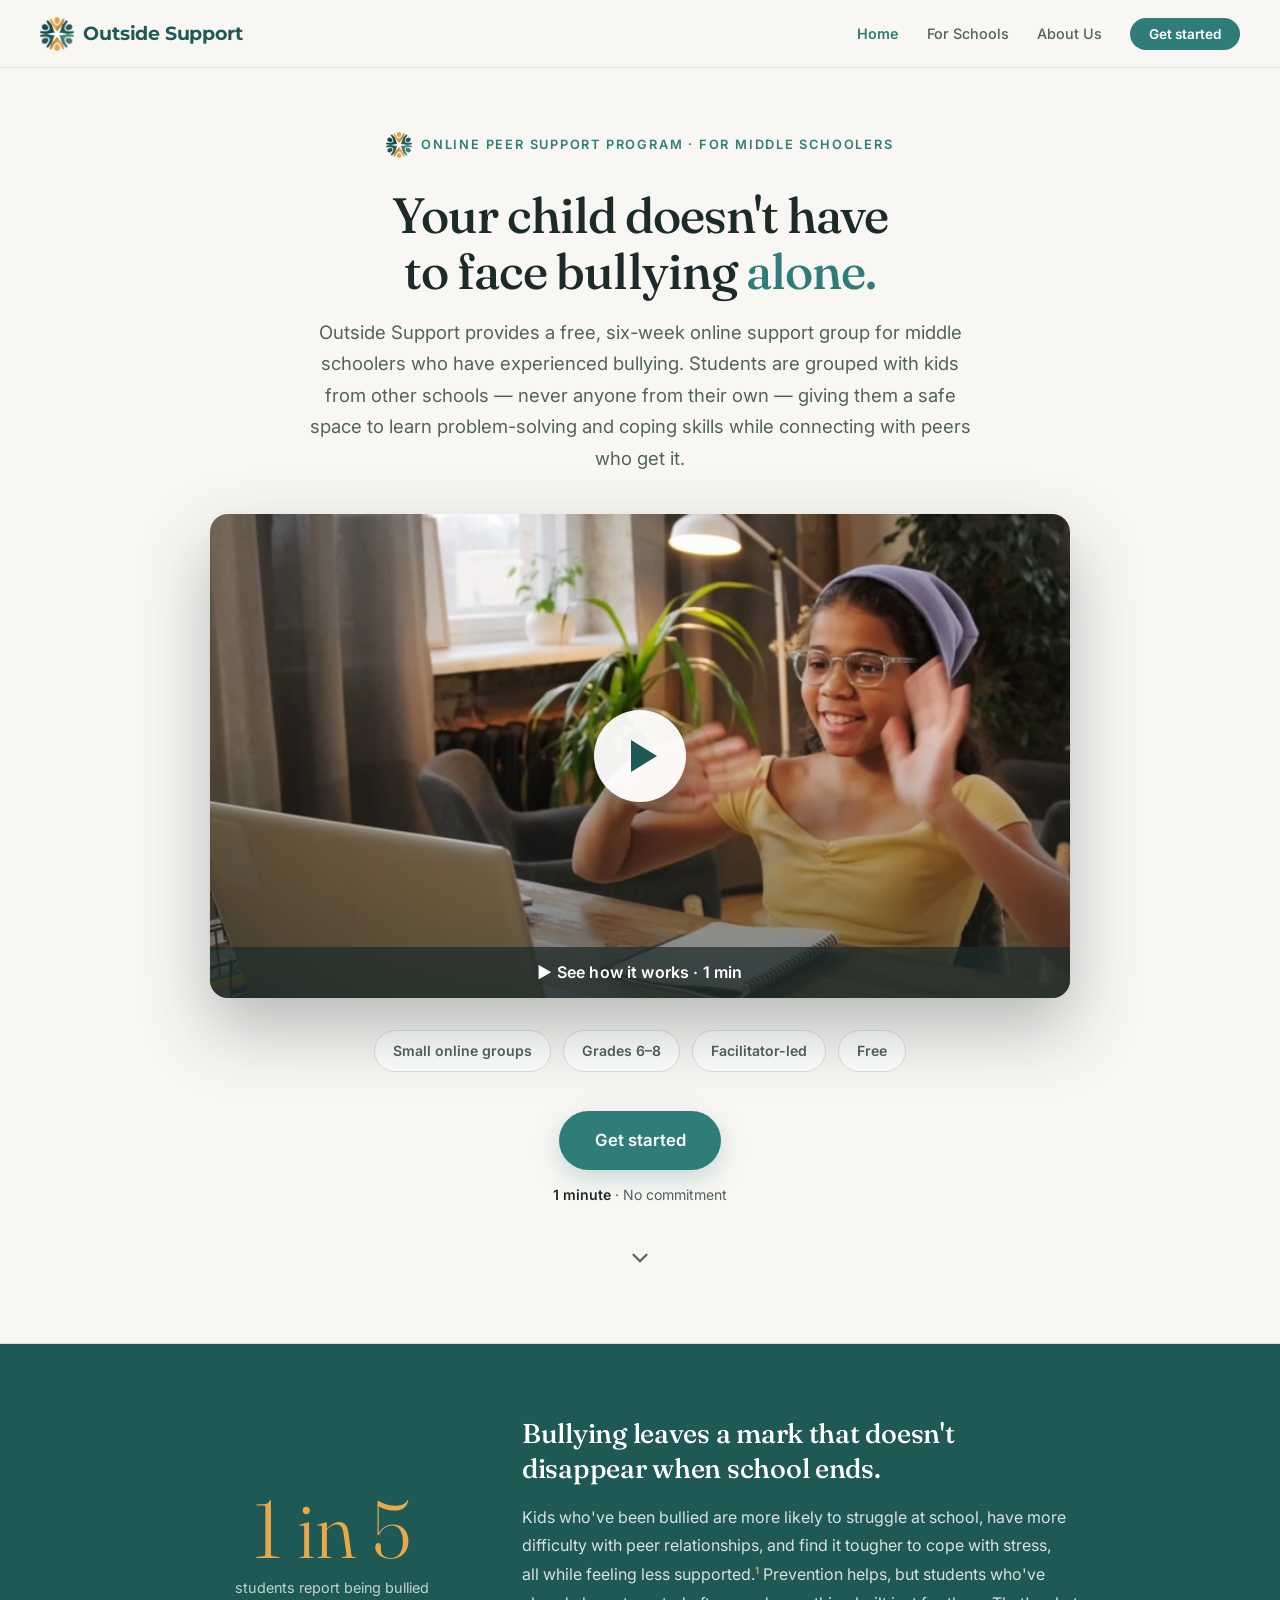
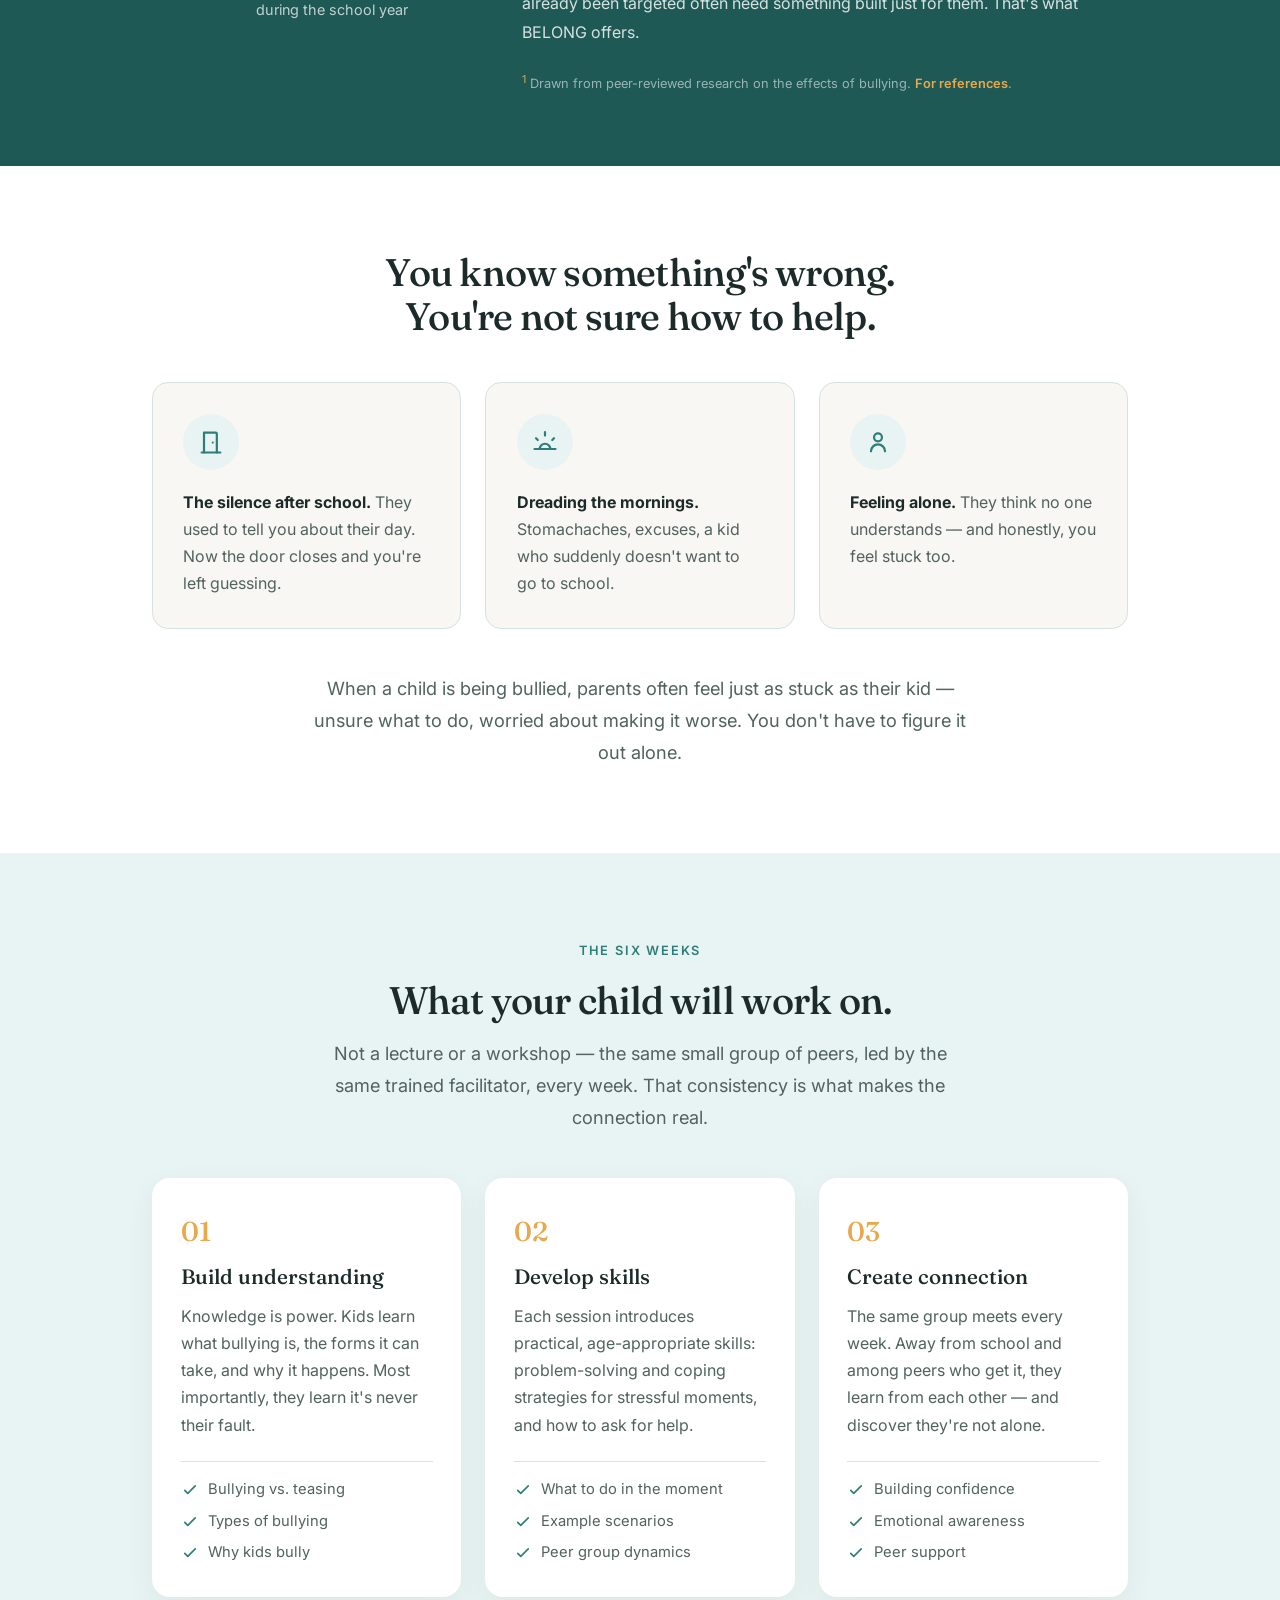
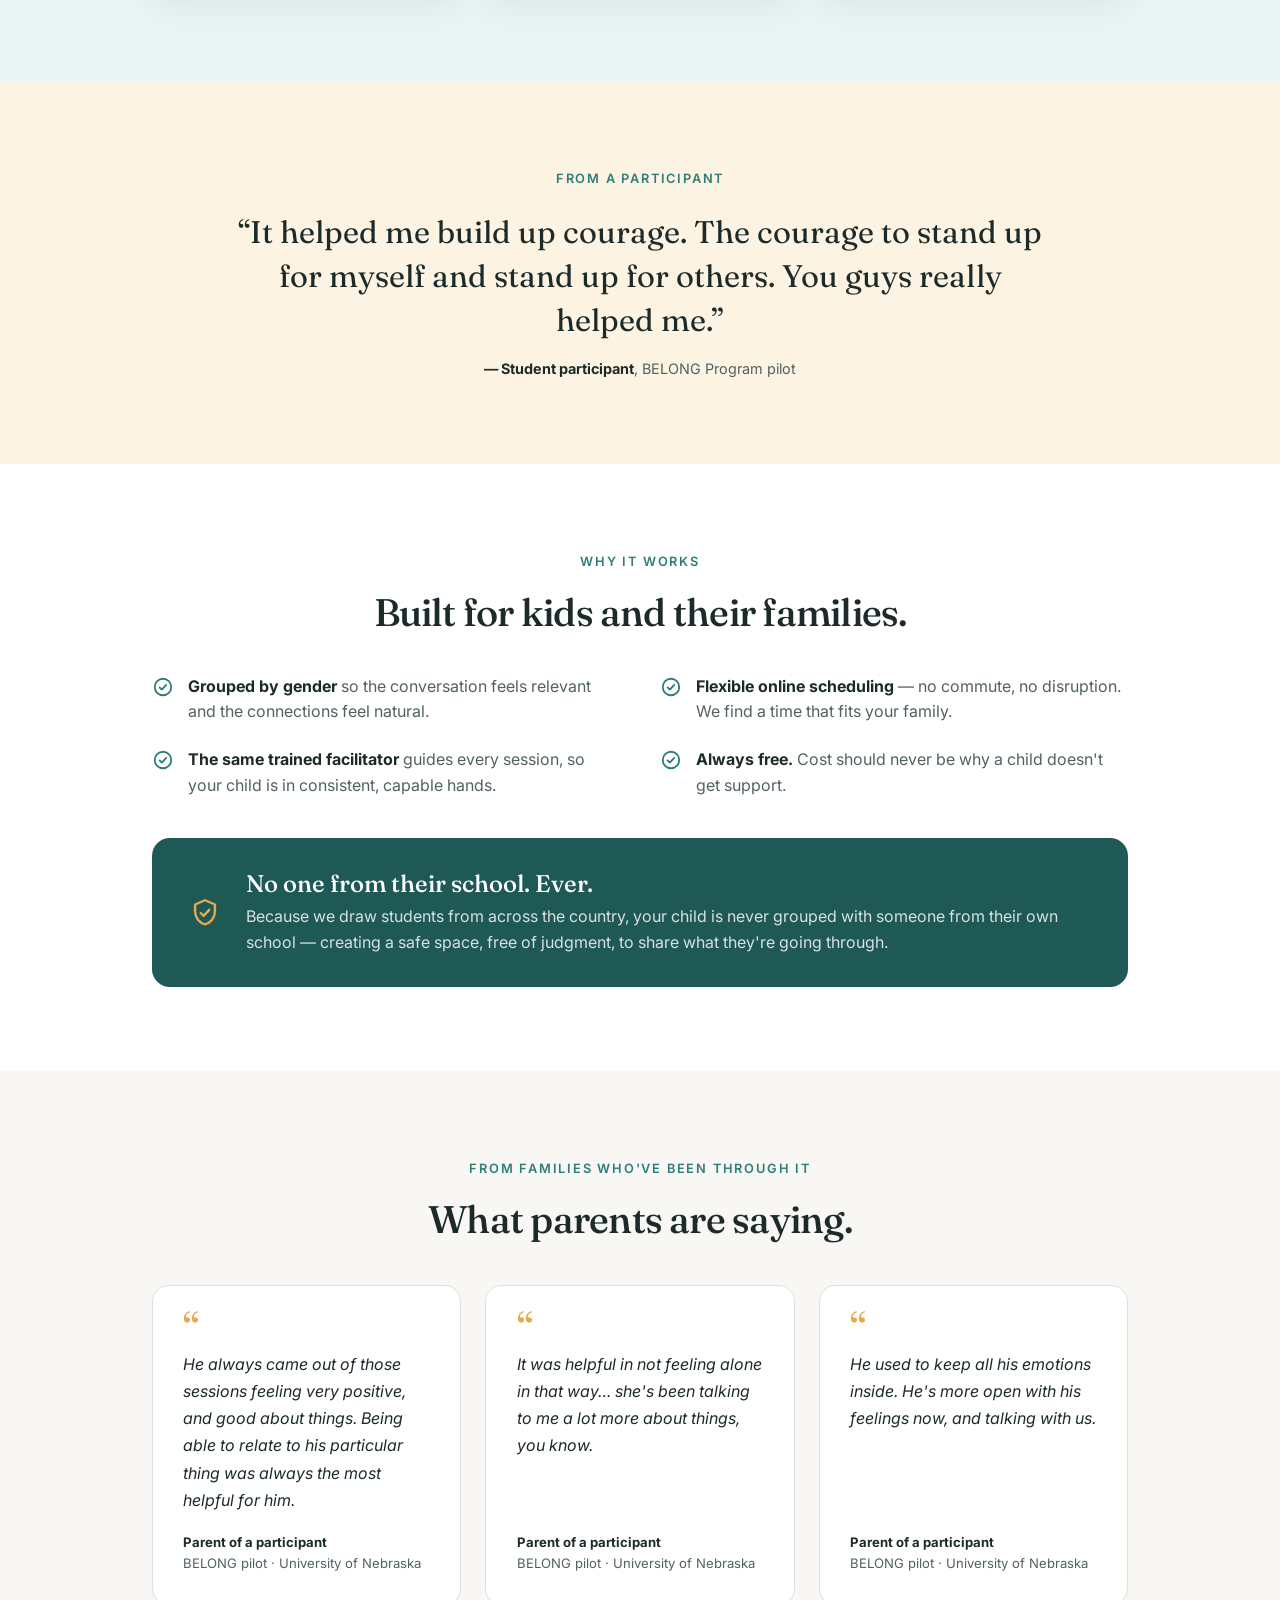
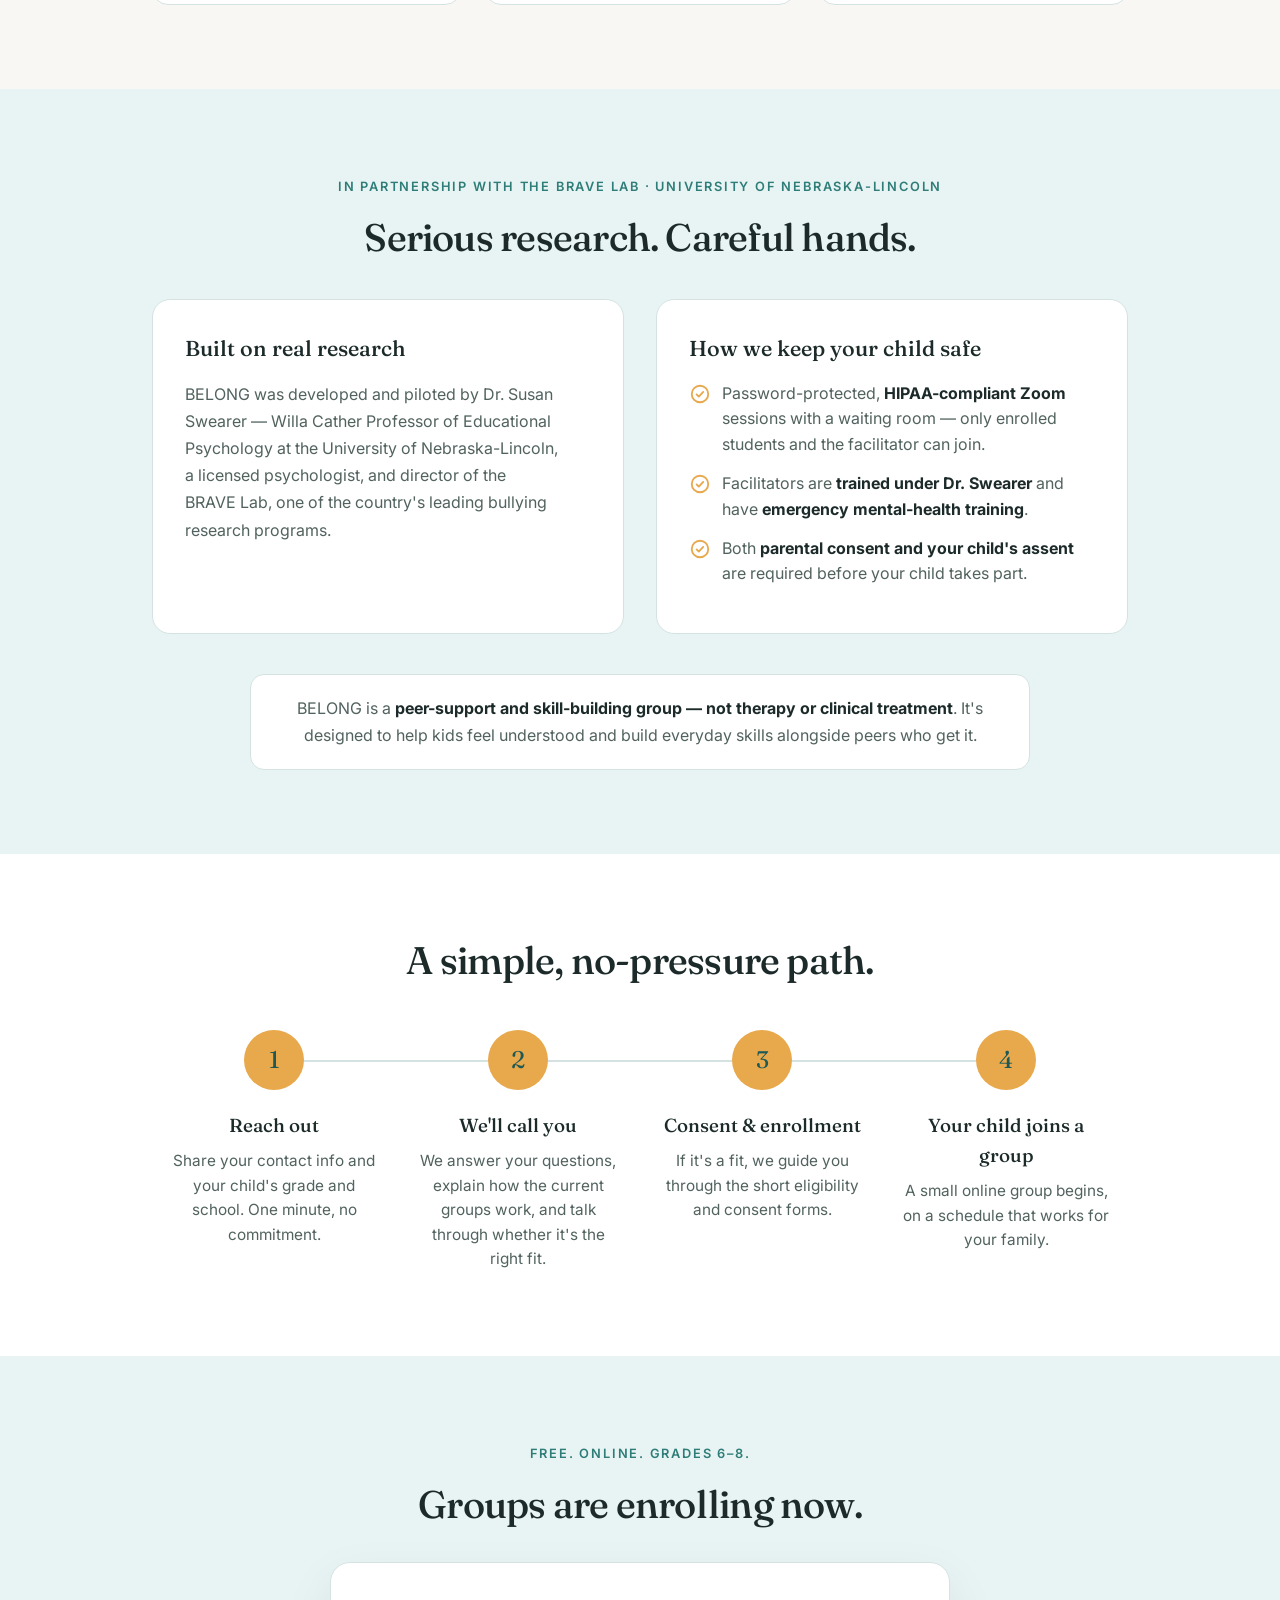
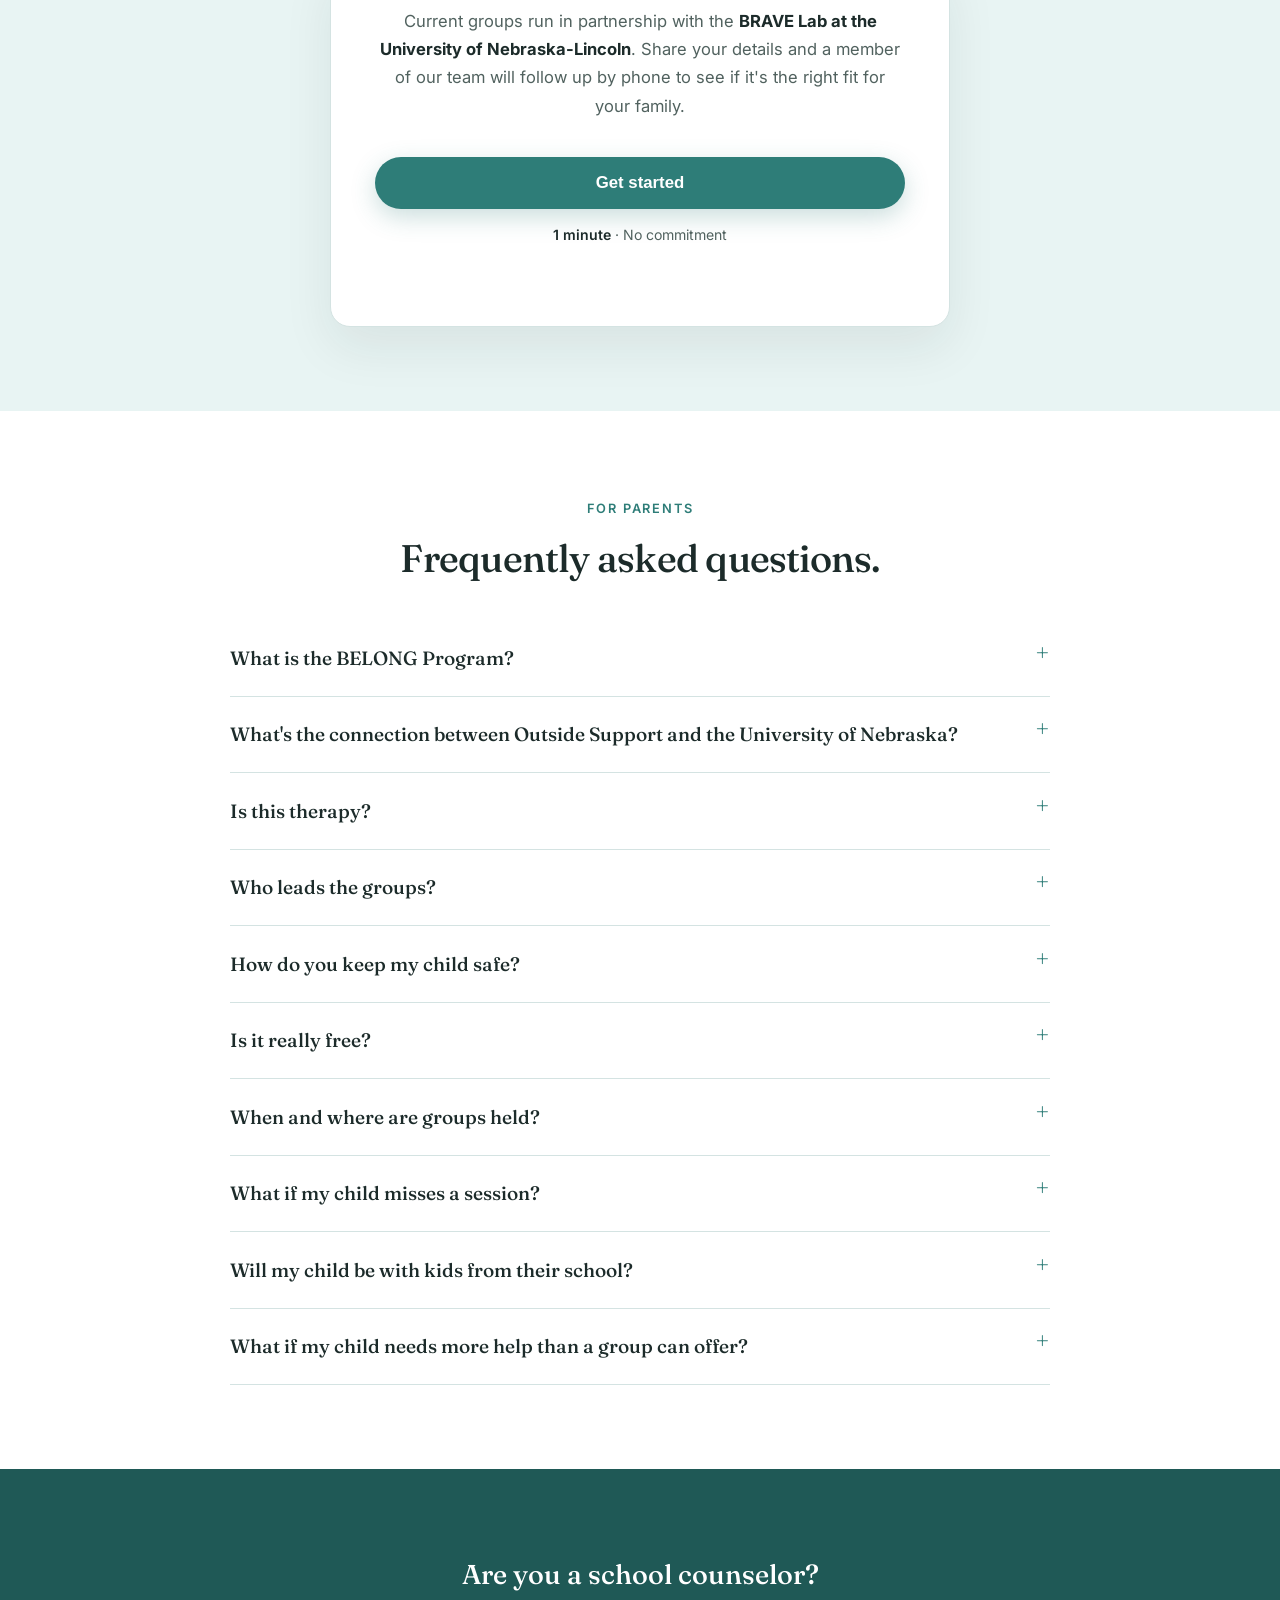
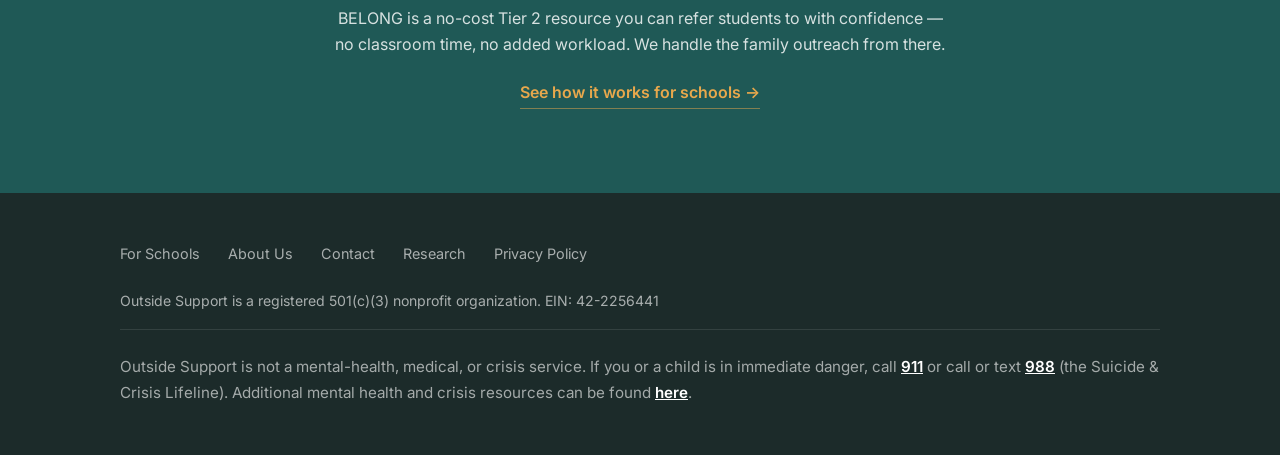
==== index.html @ 973c8118 "Add files via upload" ====
<!DOCTYPE html><html lang="en"><head><meta charset="utf-8"><meta name="viewport" content="width=device-width, initial-scale=1.0">
<link href="https://fonts.googleapis.com/css2?family=Fraunces:ital,opsz,wght@0,9..144,300;0,9..144,500;1,9..144,400&family=Inter:wght@300;400;500;600;700&family=Montserrat:wght@600;700&display=swap" rel="stylesheet">
<link rel="preconnect" href="https://player.vimeo.com" crossorigin>
<link rel="preconnect" href="https://i.vimeocdn.com" crossorigin>
<link rel="preconnect" href="https://f.vimeocdn.com" crossorigin>
<link rel="dns-prefetch" href="https://player.vimeo.com">
<link rel="icon" type="image/png" href="favicon.png?v=3">
<script src="contact-config.js" defer></script>
<script src="contact.js" defer></script>
<title>Outside Support — You Don't Have to Face This Alone</title><style>
*,*::before,*::after{box-sizing:border-box;margin:0;padding:0;}
:root{--teal:#2E7D78;--teal-dark:#1F5956;--teal-light:#E8F4F3;--amber:#E8A84C;--amber-soft:#FDF3E3;--off-white:#F9F7F4;--charcoal:#1C2B2A;--mid-gray:#51625F;--rule:#D4E3E2;}
html,body{margin:0;background:#fff;overflow-x:hidden;font-family:'Inter',system-ui,sans-serif;color:var(--charcoal);line-height:1.6;}
#stage{width:100%;}
.wrap{max-width:1040px;margin:0 auto;padding:0 2rem;}
.fr{font-family:'Fraunces',Georgia,serif;}
nav{position:sticky;top:0;z-index:100;background:rgba(249,247,244,0.96);backdrop-filter:blur(8px);border-bottom:1px solid var(--rule);padding:0 2.5rem;height:68px;display:flex;align-items:center;justify-content:space-between;}
.nav-logo{display:flex;align-items:center;gap:.6rem;}
.nav-logo img{height:34px;}
.nav-logo .nm{font-family:'Montserrat',sans-serif;font-weight:700;letter-spacing:-.01em;font-size:1.2rem;color:var(--teal-dark);}
.nav-links{display:flex;align-items:center;gap:1.75rem;list-style:none;}
.nav-links a{text-decoration:none;font-size:.9rem;font-weight:500;color:var(--mid-gray);cursor:pointer;}
.nav-links a.active{color:var(--teal);font-weight:600;}
.nav-cta{background:var(--teal);color:#fff !important;padding:.5rem 1.2rem;border-radius:100px;font-size:.85rem !important;font-weight:600 !important;}
.eyebrow{display:inline-flex;align-items:center;gap:.55rem;font-size:.8rem;font-weight:600;letter-spacing:.14em;text-transform:uppercase;color:var(--teal);}
.eyebrow img{height:26px;}
.btn{display:inline-flex;align-items:center;gap:.5rem;background:var(--teal);color:#fff;text-decoration:none;font-weight:600;font-size:1.05rem;padding:1rem 2.2rem;border-radius:100px;box-shadow:0 8px 24px rgba(46,125,120,.25);border:0;cursor:pointer;}
.btn:hover{background:var(--teal-dark);}
.btn-amber{background:var(--amber);color:var(--charcoal);box-shadow:0 8px 24px rgba(232,168,76,.3);}
.micro{font-size:.88rem;color:var(--mid-gray);margin-top:.9rem;}
.micro b{color:var(--charcoal);font-weight:600;}
h2.sec{font-family:'Fraunces',serif;font-weight:500;font-size:2.4rem;letter-spacing:-.02em;line-height:1.15;}
.lead{font-size:1.14rem;color:var(--mid-gray);line-height:1.75;}
section{padding:5.25rem 0;}
.center{text-align:center;}
.scrollcue{margin-top:2.4rem;display:flex;justify-content:center;}
.scrollcue svg{animation:scb 1.8s ease-in-out infinite;}@keyframes scb{0%,100%{transform:translateY(0);opacity:.45}50%{transform:translateY(6px);opacity:1}}
/* hero */
.hero{background:var(--off-white);padding:4rem 0 4.5rem;text-align:center;border-bottom:1px solid var(--rule);}
.hero h1{font-family:'Fraunces',serif;font-weight:500;font-size:3.1rem;line-height:1.12;letter-spacing:-.02em;margin:1.4rem auto 1.1rem;max-width:840px;}
.hero h1 em{font-style:normal;color:var(--teal);}
.hero p.sub{font-size:1.16rem;color:var(--mid-gray);max-width:680px;margin:0 auto 1.9rem;line-height:1.7;}
.video{position:relative;max-width:860px;margin:2.5rem auto 0;aspect-ratio:16/9;border-radius:18px;overflow:hidden;background-size:cover;background-position:center;box-shadow:0 30px 70px rgba(28,43,42,.3);}
.video .ov{position:absolute;inset:0;background:linear-gradient(0deg,rgba(28,43,42,.5),rgba(28,43,42,0) 55%);}
.pbtn{position:absolute;left:50%;top:50%;transform:translate(-50%,-50%);width:92px;height:92px;border-radius:50%;background:rgba(255,255,255,.94);display:flex;align-items:center;justify-content:center;box-shadow:0 12px 40px rgba(0,0,0,.4);}
.pbtn::before{content:'';width:0;height:0;border-left:26px solid var(--teal-dark);border-top:16px solid transparent;border-bottom:16px solid transparent;margin-left:7px;}
.vbanner{position:absolute;left:0;right:0;bottom:0;background:rgba(28,43,42,.72);color:#fff;font-size:1rem;font-weight:600;padding:.8rem 1rem;text-align:center;letter-spacing:.01em;}
.chips{display:flex;justify-content:center;gap:.7rem;flex-wrap:wrap;margin-top:2rem;}
.chip{background:#fff;border:1px solid var(--rule);border-radius:100px;padding:.55rem 1.15rem;font-size:.88rem;font-weight:600;color:var(--mid-gray);}
.ctarow{margin-top:2.4rem;}
/* empathy */
.signs{display:grid;grid-template-columns:repeat(3,1fr);gap:1.5rem;margin-top:2.75rem;text-align:left;}
.sign{background:var(--off-white);border:1px solid var(--rule);border-radius:16px;padding:1.9rem;}
.sign .ic{width:56px;height:56px;border-radius:50%;background:var(--teal-light);display:flex;align-items:center;justify-content:center;margin-bottom:1.2rem;}
.sign p{font-size:1rem;color:var(--mid-gray);line-height:1.7;}
.sign b{color:var(--charcoal);}
/* pull quote */
.band-amber{background:var(--amber-soft);text-align:center;}
.pullquote{max-width:780px;margin:0 auto;}
.pullquote .mk{font-family:'Fraunces',serif;font-size:3rem;color:var(--amber);line-height:.4;}
.pullquote p{font-family:'Fraunces',serif;font-size:1.65rem;line-height:1.45;color:var(--charcoal);margin:.6rem 0 1rem;}
.pullquote .att{font-size:.9rem;color:var(--mid-gray);}
.pullquote .att b{color:var(--charcoal);}
/* pillars */
.band-tl{background:var(--teal-light);}
.pillars{display:grid;grid-template-columns:repeat(3,1fr);gap:1.5rem;margin-top:2.75rem;}
.pill{background:#fff;border-radius:18px;padding:2rem 1.8rem;box-shadow:0 10px 30px rgba(28,43,42,.06);text-align:left;display:flex;flex-direction:column;height:100%;}
.pill .no{font-family:'Fraunces',serif;font-size:1.7rem;color:var(--amber);font-weight:500;}
.pill h3{font-family:'Fraunces',serif;font-weight:500;font-size:1.3rem;margin:.4rem 0 .6rem;}
.pill p{font-size:1rem;color:var(--mid-gray);line-height:1.7;margin-bottom:0;}
.pilltags{margin-top:1.4rem;border-top:1px solid var(--rule);padding-top:1rem;}
.pilltags div{display:flex;align-items:center;gap:.55rem;font-size:.92rem;color:var(--mid-gray);margin-bottom:.5rem;}
.pilltags div:last-child{margin-bottom:0;}
.pilltags svg{flex:0 0 auto;}
/* why */
.why{display:grid;grid-template-columns:repeat(2,1fr);gap:1.4rem 2.5rem;margin-top:2.5rem;text-align:left;}
.why-item{display:flex;gap:.9rem;align-items:flex-start;}
.why-item .ck{flex:0 0 auto;margin-top:2px;}
.why-item p{font-size:1rem;color:var(--mid-gray);line-height:1.6;}
.why-item b{color:var(--charcoal);}
.highlight{background:var(--teal-dark);color:#fff;border-radius:18px;padding:2rem 2.25rem;margin-top:2.5rem;display:flex;align-items:center;gap:1.5rem;text-align:left;}
.highlight .big{font-family:'Fraunces',serif;font-size:1.5rem;font-weight:500;line-height:1.2;}
.highlight .sm{color:rgba(255,255,255,.82);font-size:1rem;margin-top:.3rem;}
/* trust */
.band-off{background:var(--off-white);}
.trust-grid{display:grid;grid-template-columns:1fr 1fr;gap:2rem;margin-top:2.5rem;}
.tcard{border:1px solid var(--rule);border-radius:18px;padding:2rem;background:#fff;}
.tcard h3{font-family:'Fraunces',serif;font-weight:500;font-size:1.35rem;margin-bottom:.9rem;}
.tcard .ck svg{stroke:var(--amber);}
.tcard p{font-size:1rem;color:var(--mid-gray);line-height:1.7;}
.tcard ul{list-style:none;}
.tcard li{display:flex;gap:.7rem;align-items:flex-start;text-align:left;font-size:1rem;color:var(--mid-gray);line-height:1.6;margin-bottom:.85rem;}
.tcard li .ck{flex:0 0 auto;margin-top:2px;}
.tcard li b{color:var(--charcoal);}
.badge{display:inline-flex;align-items:center;gap:.6rem;background:var(--teal-light);color:var(--teal-dark);font-weight:600;font-size:.9rem;padding:.55rem 1rem;border-radius:100px;margin-top:1rem;}
.nontherapy{text-align:center;max-width:780px;margin:2.5rem auto 0;font-size:1rem;color:var(--mid-gray);background:#fff;border:1px solid var(--rule);border-radius:14px;padding:1.3rem 1.7rem;line-height:1.65;}
.nontherapy b{color:var(--charcoal);}
/* ceo note */
.ceo{display:grid;grid-template-columns:0.8fr 1.2fr;gap:3rem;align-items:center;}
.ceo .photo{border-radius:18px;overflow:hidden;box-shadow:0 20px 50px rgba(28,43,42,.2);aspect-ratio:4/3;background-size:cover;background-position:center top;}
.ceo .k{color:var(--teal);font-weight:600;letter-spacing:.14em;text-transform:uppercase;font-size:.8rem;margin-bottom:1rem;}
.ceo blockquote{font-family:'Fraunces',serif;font-size:1.6rem;line-height:1.4;color:var(--charcoal);font-weight:500;margin:0 0 1rem;}
.ceo .name{font-weight:700;color:var(--charcoal);}
.ceo .title{color:var(--mid-gray);font-size:.95rem;}
/* testimonials */
.quotes{display:grid;grid-template-columns:repeat(3,1fr);gap:1.5rem;margin-top:2.75rem;}
.quote{background:#fff;border:1px solid var(--rule);border-radius:16px;padding:1.9rem;display:flex;flex-direction:column;}
.quote .mk{font-family:'Fraunces',serif;font-size:2.6rem;color:var(--amber);line-height:.6;}
.quote p{font-size:1rem;color:var(--charcoal);line-height:1.7;margin:.6rem 0 1.1rem;font-style:italic;}
.quote .att{font-size:.82rem;color:var(--mid-gray);margin-top:auto;}
.quote .att b{color:var(--charcoal);font-style:normal;}
.studentq{background:var(--amber-soft);border-radius:18px;padding:2.5rem;text-align:center;max-width:900px;margin:1.75rem auto 0;}
.studentq p{font-family:'Fraunces',serif;font-size:1.65rem;font-weight:400;line-height:1.4;max-width:760px;margin:0 auto .9rem;}
.studentq .att{font-size:.9rem;color:var(--mid-gray);}
.studentq .att b{color:var(--charcoal);}
/* steps */
.steps{display:grid;grid-template-columns:repeat(4,1fr);gap:0;margin-top:3rem;position:relative;}
.steps::before{content:'';position:absolute;top:30px;left:12.5%;right:12.5%;height:2px;background:var(--rule);}
.step{text-align:center;padding:0 1rem;position:relative;}
.step .circ{width:60px;height:60px;border-radius:50%;background:var(--amber);color:var(--teal-dark);font-family:'Fraunces',serif;font-size:1.5rem;display:flex;align-items:center;justify-content:center;margin:0 auto 1.3rem;}
.step h4{font-family:'Fraunces',serif;font-weight:500;font-size:1.18rem;margin-bottom:.5rem;}
.step p{font-size:.96rem;color:var(--mid-gray);line-height:1.6;}
/* form */
.formcard{max-width:620px;margin:2.25rem auto 0;background:#fff;border:1px solid var(--rule);border-radius:20px;padding:2.75rem;box-shadow:0 20px 50px rgba(28,43,42,.08);}
.formcard .blurb{font-size:1.04rem;color:var(--mid-gray);line-height:1.7;text-align:center;margin-bottom:1.75rem;}
.formcard .blurb b{color:var(--charcoal);}
.field{margin-bottom:1.1rem;}
.field label{display:block;font-size:.88rem;font-weight:600;color:var(--charcoal);margin-bottom:.4rem;}
.field input,.field select{width:100%;border:1px solid var(--rule);border-radius:10px;padding:.9rem 1rem;font-size:1rem;font-family:inherit;background:#fff;color:var(--charcoal);}
.row2{display:grid;grid-template-columns:1fr 1fr;gap:1.1rem;}
.formcard .btn{width:100%;justify-content:center;margin-top:.6rem;}
.formnote{text-align:center;font-size:.86rem;color:var(--mid-gray);margin-top:.9rem;}
/* faq accordion */
.faq{max-width:820px;margin:2.5rem auto 0;}
.faq details{border-bottom:1px solid var(--rule);padding:0;}
.faq summary{list-style:none;cursor:pointer;padding:1.4rem 2.5rem 1.4rem 0;font-family:'Fraunces',serif;font-size:1.2rem;font-weight:500;color:var(--charcoal);position:relative;}
.faq summary::-webkit-details-marker{display:none;}
.faq summary::after{content:'+';position:absolute;right:0;top:1.15rem;font-size:1.7rem;color:var(--teal);font-weight:300;line-height:1;transition:transform .2s;}
.faq details[open] summary::after{content:'\2013';}
.faq .ans{padding:0 2.5rem 1.5rem 0;color:var(--mid-gray);font-size:1.02rem;line-height:1.75;}
.faq .ans a{color:var(--teal);font-weight:600;}
/* schools pointer */
.schools{background:var(--teal-dark);color:#fff;text-align:center;}
.schools h3{font-family:'Fraunces',serif;font-weight:500;font-size:1.7rem;margin-bottom:.6rem;}
.schools p{color:rgba(255,255,255,.82);max-width:620px;margin:0 auto 1.4rem;}
.schools a{display:inline-flex;align-items:center;gap:.4rem;color:var(--amber);font-weight:600;border-bottom:1px solid rgba(232,168,76,.5);padding-bottom:2px;text-decoration:none;cursor:pointer;}
/* footer */
footer{background:var(--charcoal);color:rgba(255,255,255,.62);padding:3rem 2.5rem;}
.foot-in{max-width:1040px;margin:0 auto;}
.foot-links{display:flex;gap:1.75rem;list-style:none;flex-wrap:wrap;margin-bottom:1.5rem;}
.foot-links a{color:rgba(255,255,255,.62);text-decoration:none;font-size:.9rem;cursor:pointer;}
.disc{font-size:.95rem;line-height:1.75;color:rgba(255,255,255,.6);border-top:1px solid rgba(255,255,255,.1);padding-top:1.5rem;margin-top:1rem;}
.disc a{color:#fff;font-weight:600;}
h1,h2{text-wrap:balance;}p,li,.hero p.sub,.lead{text-wrap:pretty;}
@media (max-width:980px){nav{flex-wrap:wrap;height:auto;padding:.7rem 1.25rem;gap:.5rem;}.nav-logo{flex:0 0 auto;}.nav-links{width:100%;flex-wrap:wrap;gap:.45rem .9rem;}.nav-links a{font-size:.8rem;}.hero h1{font-size:2.4rem;}.signs,.pillars,.trust-grid,.why,.quotes,.ceo{grid-template-columns:1fr;}.steps{grid-template-columns:1fr 1fr;}.steps::before{display:none;}.row2{grid-template-columns:1fr;}}
@media (max-width:560px){.hero h1{font-size:2rem;}.steps{grid-template-columns:1fr;}section{padding:3.4rem 0;}h2.sec{font-size:1.85rem;}.formcard{padding:1.6rem;}.highlight{flex-direction:column;align-items:flex-start;}}
.problem-strip{background:var(--teal-dark);color:#fff;padding:4.5rem 5rem;}.problem-inner{max-width:900px;margin:0 auto;display:grid;grid-template-columns:1fr 2fr;gap:3rem;align-items:center;}.problem-stat{text-align:center;}.problem-stat-num{font-family:'Fraunces',serif;font-size:5rem;font-weight:300;line-height:1;color:var(--amber);}.problem-stat-label{font-size:.9rem;color:rgba(255,255,255,.72);line-height:1.5;margin-top:.5rem;}.problem-copy h2{font-family:'Fraunces',serif;font-size:1.7rem;font-weight:500;line-height:1.3;margin-bottom:1rem;letter-spacing:-.01em;}.problem-copy p{font-size:1rem;line-height:1.8;color:rgba(255,255,255,.82);}.problem-copy .cite-mark{font-size:.6em;vertical-align:super;color:var(--amber);font-weight:600;}.problem-copy .problem-cite{margin-top:1.5rem;font-size:.8rem;line-height:1.65;color:rgba(255,255,255,.55);}.problem-copy .problem-cite sup{color:var(--amber);}.problem-copy .problem-cite a{color:var(--amber);font-weight:600;text-decoration:none;white-space:nowrap;}@media (max-width:980px){.problem-inner{grid-template-columns:1fr;gap:1.75rem;}.problem-strip{padding:3rem 1.75rem;}}.referral-status{max-width:620px;margin:1rem auto 0;text-align:center;color:var(--charcoal);font-size:.95rem;line-height:1.6;min-height:1.2rem;}.referral-status a{color:var(--teal);font-weight:600;}
</style></head><body><div id="stage"><nav><div class="nav-logo"><img src="brand-logo.png?v=1" alt="Outside Support logo"><span class="nm">Outside Support</span></div><ul class="nav-links"><li><a href="index.html" class="active">Home</a></li><li><a href="outside-support-for-schools.html">For Schools</a></li><li><a href="outside-support-about.html">About Us</a></li><li><a class="nav-cta" href="#form" onclick="revealForm();return false;">Get started</a></li></ul></nav><section class="hero"><div class="wrap">
<div class="eyebrow" style="justify-content:center;"><img src="brand-logo.png?v=1" alt="Outside Support logo">Online Peer Support Program · For Middle Schoolers</div>
<h1>Your child doesn't have to face bullying <em>alone.</em></h1>
<p class="sub">Outside Support provides a free, six-week online support group for middle schoolers who have experienced bullying. Students are grouped with kids from other schools — never anyone from their own — giving them a safe space to learn problem-solving and coping skills while connecting with peers who get it.</p>
<div class="video" id="heroVideo" style="background-image:url('video-poster.jpg')" role="button" tabindex="0" aria-label="Play video: See how it works" onclick="playHeroVideo()" onkeydown="if(event.key==='Enter'||event.key===' '){event.preventDefault();playHeroVideo();}"><div class="ov"></div><div class="pbtn"></div><div class="vbanner">▶ See how it works · 1 min</div></div>
<div class="chips"><span class="chip">Small online groups</span><span class="chip">Grades 6–8</span><span class="chip">Facilitator-led</span><span class="chip">Free</span></div>
<div class="ctarow"><a class="btn" href="#form" onclick="revealForm();return false;" style="cursor:pointer">Get started</a></div>
<div class="micro"><b>1 minute</b> · No commitment</div>
<div class="scrollcue"><svg width="26" height="26" viewBox="0 0 24 24" fill="none" stroke="#51625F" stroke-width="2" stroke-linecap="round" stroke-linejoin="round"><path d="M6 9l6 6 6-6"/></svg></div>
</div></section><section class="problem-strip">
  <div class="problem-inner">
    <div class="problem-stat">
      <div class="problem-stat-num">1 in 5</div>
      <div class="problem-stat-label">students report being bullied<br>during the school year</div>
    </div>
    <div class="problem-copy">
      <h2>Bullying leaves a mark that doesn't disappear when school ends.</h2>
      <p>Kids who've been bullied are more likely to struggle at school, have more difficulty with peer relationships, and find it tougher to cope with stress, all while feeling less supported.<sup class="cite-mark">1</sup> Prevention helps, but students who've already been targeted often need something built just for them. That's what BELONG offers.</p>
      <p class="problem-cite"><sup>1</sup> Drawn from peer-reviewed research on the effects of bullying. <a href="research.html">For references</a>.</p>
    </div>
  </div>
</section><section><div class="wrap center">
<h2 class="sec" style="max-width:720px;margin:0 auto;">You know something's wrong. You're not sure how to help.</h2>
<div class="signs">
<div class="sign"><div class="ic"><svg width="28" height="28" viewBox="0 0 24 24" fill="none" stroke="#2E7D78" stroke-width="1.9" stroke-linecap="round" stroke-linejoin="round"><path d="M6 21V4h10a1 1 0 0 1 1 1v16"/><path d="M4 21h16"/><circle cx="13.5" cy="12.5" r=".9" fill="#2E7D78" stroke="none"/></svg></div><p><b>The silence after school.</b> They used to tell you about their day. Now the door closes and you're left guessing.</p></div>
<div class="sign"><div class="ic"><svg width="28" height="28" viewBox="0 0 24 24" fill="none" stroke="#2E7D78" stroke-width="1.9" stroke-linecap="round" stroke-linejoin="round"><path d="M3 18h18"/><path d="M7.5 18a4.5 4.5 0 0 1 9 0"/><path d="M12 6.5V3.5"/><path d="M5.8 10.3 4.3 8.8"/><path d="M18.2 10.3l1.5-1.5"/></svg></div><p><b>Dreading the mornings.</b> Stomachaches, excuses, a kid who suddenly doesn't want to go to school.</p></div>
<div class="sign"><div class="ic"><svg width="28" height="28" viewBox="0 0 24 24" fill="none" stroke="#2E7D78" stroke-width="1.9" stroke-linecap="round" stroke-linejoin="round"><circle cx="12" cy="8" r="3.4"/><path d="M6 20c0-3.3 2.7-6 6-6s6 2.7 6 6"/></svg></div><p><b>Feeling alone.</b> They think no one understands — and honestly, you feel stuck too.</p></div>
</div>
<p class="lead" style="max-width:680px;margin:2.75rem auto 0;">When a child is being bullied, parents often feel just as stuck as their kid — unsure what to do, worried about making it worse. You don't have to figure it out alone.</p>
</div></section><section class="band-tl"><div class="wrap center">
<div class="eyebrow" style="justify-content:center;">The six weeks</div>
<h2 class="sec" style="margin-top:1rem;">What your child will work on.</h2>
<p class="lead" style="max-width:700px;margin:1rem auto 0;">Not a lecture or a workshop — the same small group of peers, led by the same trained facilitator, every week. That consistency is what makes the connection real.</p>
<div class="pillars">
<div class="pill"><div class="no">01</div><h3>Build understanding</h3><p>Knowledge is power. Kids learn what bullying is, the forms it can take, and why it happens. Most importantly, they learn it's never their fault.</p><div class="pilltags"><div><svg width="18" height="18" viewBox="0 0 24 24" fill="none" stroke="#2E7D78" stroke-width="2.2" stroke-linecap="round" stroke-linejoin="round"><path d="M5 12.5l4 4 10-10"/></svg>Bullying vs. teasing</div><div><svg width="18" height="18" viewBox="0 0 24 24" fill="none" stroke="#2E7D78" stroke-width="2.2" stroke-linecap="round" stroke-linejoin="round"><path d="M5 12.5l4 4 10-10"/></svg>Types of bullying</div><div><svg width="18" height="18" viewBox="0 0 24 24" fill="none" stroke="#2E7D78" stroke-width="2.2" stroke-linecap="round" stroke-linejoin="round"><path d="M5 12.5l4 4 10-10"/></svg>Why kids bully</div></div></div>
<div class="pill"><div class="no">02</div><h3>Develop skills</h3><p>Each session introduces practical, age-appropriate skills: problem-solving and coping strategies for stressful moments, and how to ask for help.</p><div class="pilltags"><div><svg width="18" height="18" viewBox="0 0 24 24" fill="none" stroke="#2E7D78" stroke-width="2.2" stroke-linecap="round" stroke-linejoin="round"><path d="M5 12.5l4 4 10-10"/></svg>What to do in the moment</div><div><svg width="18" height="18" viewBox="0 0 24 24" fill="none" stroke="#2E7D78" stroke-width="2.2" stroke-linecap="round" stroke-linejoin="round"><path d="M5 12.5l4 4 10-10"/></svg>Example scenarios</div><div><svg width="18" height="18" viewBox="0 0 24 24" fill="none" stroke="#2E7D78" stroke-width="2.2" stroke-linecap="round" stroke-linejoin="round"><path d="M5 12.5l4 4 10-10"/></svg>Peer group dynamics</div></div></div>
<div class="pill"><div class="no">03</div><h3>Create connection</h3><p>The same group meets every week. Away from school and among peers who get it, they learn from each other — and discover they're not alone.</p><div class="pilltags"><div><svg width="18" height="18" viewBox="0 0 24 24" fill="none" stroke="#2E7D78" stroke-width="2.2" stroke-linecap="round" stroke-linejoin="round"><path d="M5 12.5l4 4 10-10"/></svg>Building confidence</div><div><svg width="18" height="18" viewBox="0 0 24 24" fill="none" stroke="#2E7D78" stroke-width="2.2" stroke-linecap="round" stroke-linejoin="round"><path d="M5 12.5l4 4 10-10"/></svg>Emotional awareness</div><div><svg width="18" height="18" viewBox="0 0 24 24" fill="none" stroke="#2E7D78" stroke-width="2.2" stroke-linecap="round" stroke-linejoin="round"><path d="M5 12.5l4 4 10-10"/></svg>Peer support</div></div></div>
</div></div></section><section class="band-amber"><div class="wrap center">
<div class="eyebrow" style="justify-content:center;">From a participant</div>
<p class="fr" style="font-size:1.95rem;line-height:1.42;max-width:820px;margin:1.2rem auto .9rem;color:var(--charcoal);">&ldquo;It helped me build up courage. The courage to stand up for myself and stand up for others. You guys really helped me.&rdquo;</p>
<div style="font-size:.9rem;color:var(--mid-gray);"><b style="color:var(--charcoal);">&mdash; Student participant</b>, BELONG Program pilot</div>
</div></section><section><div class="wrap">
<div class="center"><div class="eyebrow" style="justify-content:center;">Why it works</div>
<h2 class="sec" style="margin-top:1rem;">Built for kids and their families.</h2></div>
<div class="why">
<div class="why-item"><span class="ck"><svg width="22" height="22" viewBox="0 0 24 24" fill="none" stroke="#2E7D78" stroke-width="2" stroke-linecap="round" stroke-linejoin="round" style="display:block"><circle cx="12" cy="12" r="9"/><path d="M8.3 12.4l2.4 2.4 4.8-5.1"/></svg></span><p><b>Grouped by gender</b> so the conversation feels relevant and the connections feel natural.</p></div>
<div class="why-item"><span class="ck"><svg width="22" height="22" viewBox="0 0 24 24" fill="none" stroke="#2E7D78" stroke-width="2" stroke-linecap="round" stroke-linejoin="round" style="display:block"><circle cx="12" cy="12" r="9"/><path d="M8.3 12.4l2.4 2.4 4.8-5.1"/></svg></span><p><b>Flexible online scheduling</b> — no commute, no disruption. We find a time that fits your family.</p></div>
<div class="why-item"><span class="ck"><svg width="22" height="22" viewBox="0 0 24 24" fill="none" stroke="#2E7D78" stroke-width="2" stroke-linecap="round" stroke-linejoin="round" style="display:block"><circle cx="12" cy="12" r="9"/><path d="M8.3 12.4l2.4 2.4 4.8-5.1"/></svg></span><p><b>The same trained facilitator</b> guides every session, so your child is in consistent, capable hands.</p></div>
<div class="why-item"><span class="ck"><svg width="22" height="22" viewBox="0 0 24 24" fill="none" stroke="#2E7D78" stroke-width="2" stroke-linecap="round" stroke-linejoin="round" style="display:block"><circle cx="12" cy="12" r="9"/><path d="M8.3 12.4l2.4 2.4 4.8-5.1"/></svg></span><p><b>Always free.</b> Cost should never be why a child doesn't get support.</p></div>
</div>
<div class="highlight"><div style="line-height:0;"><svg width="34" height="34" viewBox="0 0 24 24" fill="none" stroke="#E8A84C" stroke-width="1.7" stroke-linecap="round" stroke-linejoin="round" style="display:block"><path d="M12 3l7 3v5c0 4.4-3 8.1-7 9-4-.9-7-4.6-7-9V6l7-3z"/><path d="M9 12l2 2 4-4.2"/></svg></div><div><div class="big">No one from their school. Ever.</div><div class="sm">Because we draw students from across the country, your child is never grouped with someone from their own school — creating a safe space, free of judgment, to share what they're going through.</div></div></div>
</div></section><section class="band-off"><div class="wrap">
<div class="center"><div class="eyebrow" style="justify-content:center;">From families who've been through it</div>
<h2 class="sec" style="margin-top:1rem;">What parents are saying.</h2></div>
<div class="quotes">
<div class="quote"><div class="mk">&ldquo;</div><p>He always came out of those sessions feeling very positive, and good about things. Being able to relate to his particular thing was always the most helpful for him.</p><div class="att"><b>Parent of a participant</b><br>BELONG pilot · University of Nebraska</div></div>
<div class="quote"><div class="mk">&ldquo;</div><p>It was helpful in not feeling alone in that way… she's been talking to me a lot more about things, you know.</p><div class="att"><b>Parent of a participant</b><br>BELONG pilot · University of Nebraska</div></div>
<div class="quote"><div class="mk">&ldquo;</div><p>He used to keep all his emotions inside. He's more open with his feelings now, and talking with us.</p><div class="att"><b>Parent of a participant</b><br>BELONG pilot · University of Nebraska</div></div>
</div></div></section><section class="band-tl"><div class="wrap">
<div class="center"><div class="eyebrow" style="justify-content:center;">In partnership with the BRAVE Lab · University of Nebraska-Lincoln</div>
<h2 class="sec" style="margin-top:1rem;">Serious research. Careful hands.</h2></div>
<div class="trust-grid">
<div class="tcard"><h3>Built on real research</h3><p>BELONG was developed and piloted by Dr. Susan Swearer — Willa Cather Professor of Educational Psychology at the University of Nebraska-Lincoln, a licensed psychologist, and director of the BRAVE Lab, one of the country's leading bullying research programs.</p></div>
<div class="tcard"><h3>How we keep your child safe</h3><ul>
<li><span class="ck"><svg width="22" height="22" viewBox="0 0 24 24" fill="none" stroke="#2E7D78" stroke-width="2" stroke-linecap="round" stroke-linejoin="round" style="display:block"><circle cx="12" cy="12" r="9"/><path d="M8.3 12.4l2.4 2.4 4.8-5.1"/></svg></span><span>Password-protected, <b>HIPAA-compliant Zoom</b> sessions with a waiting room — only enrolled students and the facilitator can join.</span></li>
<li><span class="ck"><svg width="22" height="22" viewBox="0 0 24 24" fill="none" stroke="#2E7D78" stroke-width="2" stroke-linecap="round" stroke-linejoin="round" style="display:block"><circle cx="12" cy="12" r="9"/><path d="M8.3 12.4l2.4 2.4 4.8-5.1"/></svg></span><span>Facilitators are <b>trained under Dr. Swearer</b> and have <b>emergency mental-health training</b>.</span></li>
<li><span class="ck"><svg width="22" height="22" viewBox="0 0 24 24" fill="none" stroke="#2E7D78" stroke-width="2" stroke-linecap="round" stroke-linejoin="round" style="display:block"><circle cx="12" cy="12" r="9"/><path d="M8.3 12.4l2.4 2.4 4.8-5.1"/></svg></span><span>Both <b>parental consent and your child's assent</b> are required before your child takes part.</span></li>
</ul></div>
</div>
<div class="nontherapy">BELONG is a <b>peer-support and skill-building group — not therapy or clinical treatment</b>. It's designed to help kids feel understood and build everyday skills alongside peers who get it.</div>
</div></section><section><div class="wrap center">
<h2 class="sec">A simple, no-pressure path.</h2>
<div class="steps">
<div class="step"><div class="circ">1</div><h4>Reach out</h4><p>Share your contact info and your child's grade and school. One minute, no commitment.</p></div>
<div class="step"><div class="circ">2</div><h4>We'll call you</h4><p>We answer your questions, explain how the current groups work, and talk through whether it's the right fit.</p></div>
<div class="step"><div class="circ">3</div><h4>Consent &amp; enrollment</h4><p>If it's a fit, we guide you through the short eligibility and consent forms.</p></div>
<div class="step"><div class="circ">4</div><h4>Your child joins a group</h4><p>A small online group begins, on a schedule that works for your family.</p></div>
</div></div></section><section class="band-tl" id="form"><div class="wrap">
<div class="center"><div class="eyebrow" style="justify-content:center;">Free. Online. Grades 6–8.</div>
<h2 class="sec" style="margin-top:1rem;">Groups are enrolling now.</h2></div>
<div class="formcard">
<p class="blurb" id="fp-blurb">Current groups run in partnership with the <b>BRAVE Lab at the University of Nebraska-Lincoln</b>. Share your details and a member of our team will follow up by phone to see if it's the right fit for your family.</p>
<div id="fp-toggle" class="center"><button class="btn" type="button" onclick="revealForm()">Get started</button><div class="micro" style="margin-top:.9rem;"><b>1 minute</b> · No commitment</div></div>
<form id="fp-fields" data-referral-capture="interest-home" data-success="Thanks — we've got your details, and a member of our team will follow up to see if it's the right fit for your family." hidden>
<div class="row2"><div class="field"><label>Your name</label><input name="name" autocomplete="name" placeholder="First and last name"></div><div class="field"><label>Email address</label><input type="email" name="email" autocomplete="email" placeholder="you@email.com" required></div></div>
<div class="row2"><div class="field"><label>Phone number</label><input type="tel" name="phone" autocomplete="tel" placeholder="(000) 000-0000"></div><div class="field"><label>Child's grade</label><select name="grade" required><option value="">Select grade</option><option>6th grade</option><option>7th grade</option><option>8th grade</option></select></div></div>
<div class="field"><label>Child's school</label><input name="school" placeholder="School name"></div>
<button class="btn" type="submit">Submit</button><div class="formnote">1 minute · No commitment</div>
</form><div class="referral-status" data-referral-status></div></div></div></section><section><div class="wrap"><div class="center"><div class="eyebrow" style="justify-content:center;">For parents</div><h2 class="sec" style="margin-top:1rem;">Frequently asked questions.</h2></div><div class="faq"><details><summary>What is the BELONG Program?</summary><div class="ans">A free, six-week online support group for middle schoolers who have experienced bullying. Groups are led by facilitators and meet weekly in a small-group format to connect with peers who understand and build real skills and confidence to move forward. BELONG was developed and piloted with the BRAVE Lab at the University of Nebraska-Lincoln.</div></details><details><summary>What's the connection between Outside Support and the University of Nebraska?</summary><div class="ans">A partnership to bring BELONG to the kids who need it. BELONG was designed and piloted by Dr. Susan Swearer at the University of Nebraska-Lincoln's BRAVE Lab, with funding from our founder, Jim Moran. After seeing the difference it made, we created Outside Support — a nonprofit — to scale it to families across the country.</div></details><details><summary>Is this therapy?</summary><div class="ans">No — BELONG is a peer-support and skill-building group, not therapy or clinical treatment. It helps kids feel understood and build practical, everyday skills. (For mental-health or crisis support, resources can be found <a href="https://www.apa.org/topics/crisis-hotlines" target="_blank" rel="noopener noreferrer">here</a>.)</div></details><details><summary>Who leads the groups?</summary><div class="ans">Groups are led weekly by the same facilitators, trained under Dr. Susan Swearer — a licensed psychologist and director of the BRAVE Lab. Current groups are run by doctoral students at the University of Nebraska-Lincoln.</div></details><details><summary>How do you keep my child safe?</summary><div class="ans">Sessions are held on password-protected, HIPAA-compliant Zoom links with a waiting room, so only enrolled students and the facilitator can join — no one from your child's own school, ever. Facilitators are trained by Dr. Swearer and have emergency mental-health training. Both parental consent and your child's assent are required before your child takes part.</div></details><details><summary>Is it really free?</summary><div class="ans">Completely free for families — no fees, no contracts, ever.</div></details><details><summary>When and where are groups held?</summary><div class="ans">Groups are fully online and outside of school hours. They meet for 60 minutes once a week over the six weeks, on a private Zoom link. We work with you to place your child in a group that fits their schedule — all you need is a device with a camera and an internet connection.</div></details><details><summary>What if my child misses a session?</summary><div class="ans">BELONG works because the same small group meets each week — that consistency is what builds trust. For that reason there are no makeup sessions, so we ask that you only sign up for a time your child can attend all six. We know life happens, but the more consistently each child attends, the more everyone gets out of the group.</div></details><details><summary>Will my child be with kids from their school?</summary><div class="ans">Never. Students come from across the country, so your child is never grouped with anyone from their own school — that's our guarantee.</div></details><details><summary>What if my child needs more help than a group can offer?</summary><div class="ans">BELONG isn't a crisis or mental-health service. If your child is in immediate danger, call or text 988 or call 911. For ongoing mental-health support, additional resources can be found <a href="https://www.apa.org/topics/crisis-hotlines" target="_blank" rel="noopener noreferrer">here</a>.</div></details></div></div></section><section class="schools"><div class="wrap">
<h3>Are you a school counselor?</h3>
<p>BELONG is a no-cost Tier 2 resource you can refer students to with confidence — no classroom time, no added workload. We handle the family outreach from there.</p>
<a href="outside-support-for-schools.html">See how it works for schools &rarr;</a>
</div></section><footer><div class="foot-in">
<ul class="foot-links"><li><a href="outside-support-for-schools.html">For Schools</a></li><li><a href="outside-support-about.html">About Us</a></li><li><a href="outside-support-contact.html">Contact</a></li><li><a href="research.html">Research</a></li><li><a href="privacy.html">Privacy Policy</a></li></ul>
<div style="font-size:.88rem;">Outside Support is a registered 501(c)(3) nonprofit organization. EIN: 42-2256441</div>
<div class="disc">Outside Support is not a mental-health, medical, or crisis service. If you or a child is in immediate danger, call <a href="tel:911">911</a> or call or text <a href="tel:988">988</a> (the Suicide &amp; Crisis Lifeline). Additional mental health and crisis resources can be found <a href="https://www.apa.org/topics/crisis-hotlines" target="_blank" rel="noopener noreferrer">here</a>.</div>
</div></footer></div><script>function revealForm(){var f=document.getElementById("fp-fields"),t=document.getElementById("fp-toggle");if(f)f.hidden=false;if(t)t.style.display="none";var s=document.getElementById("form");if(s)s.scrollIntoView({behavior:"smooth"});var n=f?f.querySelector("input,select"):null;if(n)setTimeout(function(){n.focus();},300);}var heroPoster=null;
function restoreHeroVideo(){var v=document.getElementById("heroVideo");if(!v||heroPoster===null)return;v.innerHTML=heroPoster;v.style.cursor="pointer";v.setAttribute("role","button");v.setAttribute("tabindex","0");}
function attachHeroEnded(iframe){function wire(){try{var p=new Vimeo.Player(iframe);p.on("ended",restoreHeroVideo);}catch(e){}}if(window.Vimeo&&window.Vimeo.Player){wire();}else{var s=document.createElement("script");s.src="https://player.vimeo.com/api/player.js";s.onload=wire;document.head.appendChild(s);}}
(function(){var f=document.getElementById("fp-fields"),b=document.getElementById("fp-blurb");if(f&&b){new MutationObserver(function(){if(f.hidden)b.style.display="none";}).observe(f,{attributes:true,attributeFilter:["hidden"]});}})();
function playHeroVideo(){var v=document.getElementById("heroVideo");if(!v)return;if(heroPoster===null)heroPoster=v.innerHTML;v.innerHTML='<iframe id="heroVimeo" src="https://player.vimeo.com/video/1240854500?autoplay=1&title=0&byline=0&portrait=0&badge=0&autopause=0&dnt=1&color=2E7D78" style="position:absolute;inset:0;width:100%;height:100%;border:0;" allow="autoplay;fullscreen;picture-in-picture" allowfullscreen title="Outside Support"></iframe>';v.style.cursor="default";v.removeAttribute("role");v.removeAttribute("tabindex");attachHeroEnded(document.getElementById("heroVimeo"));}</script></body></html>
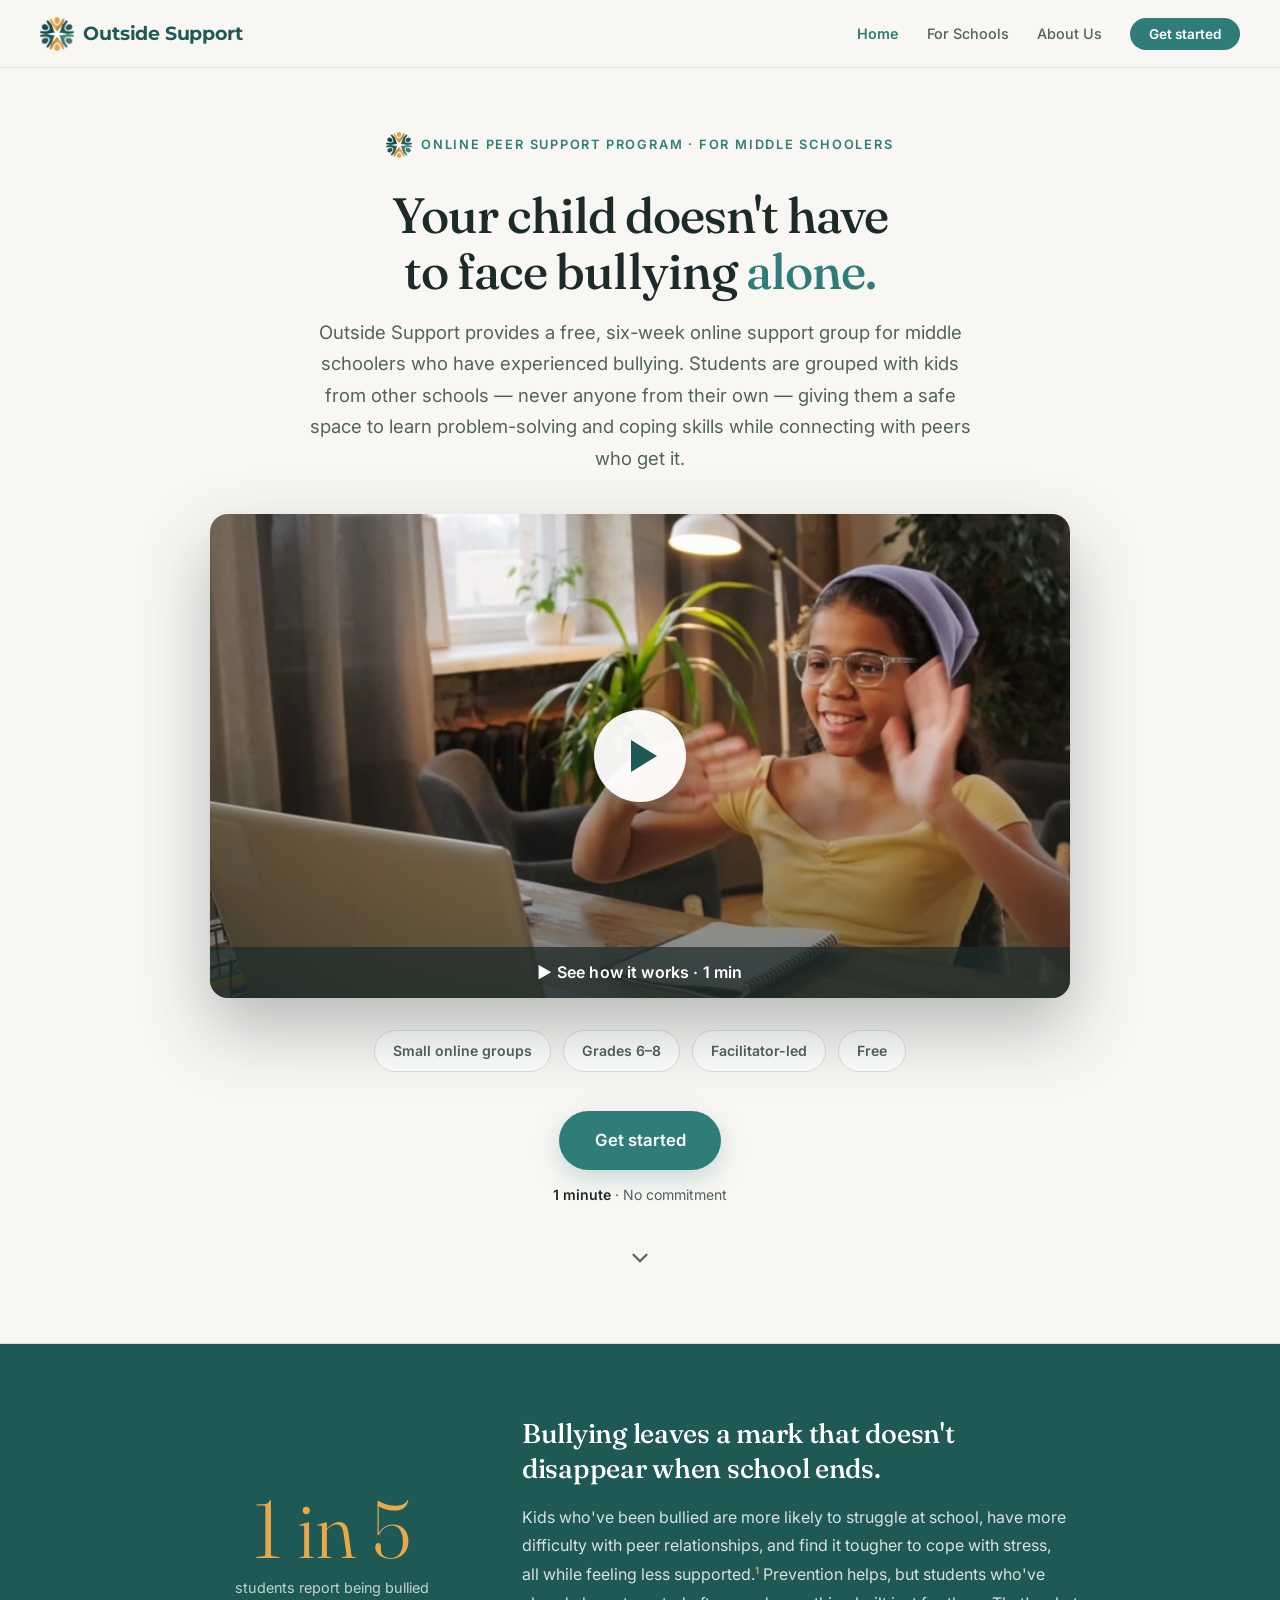
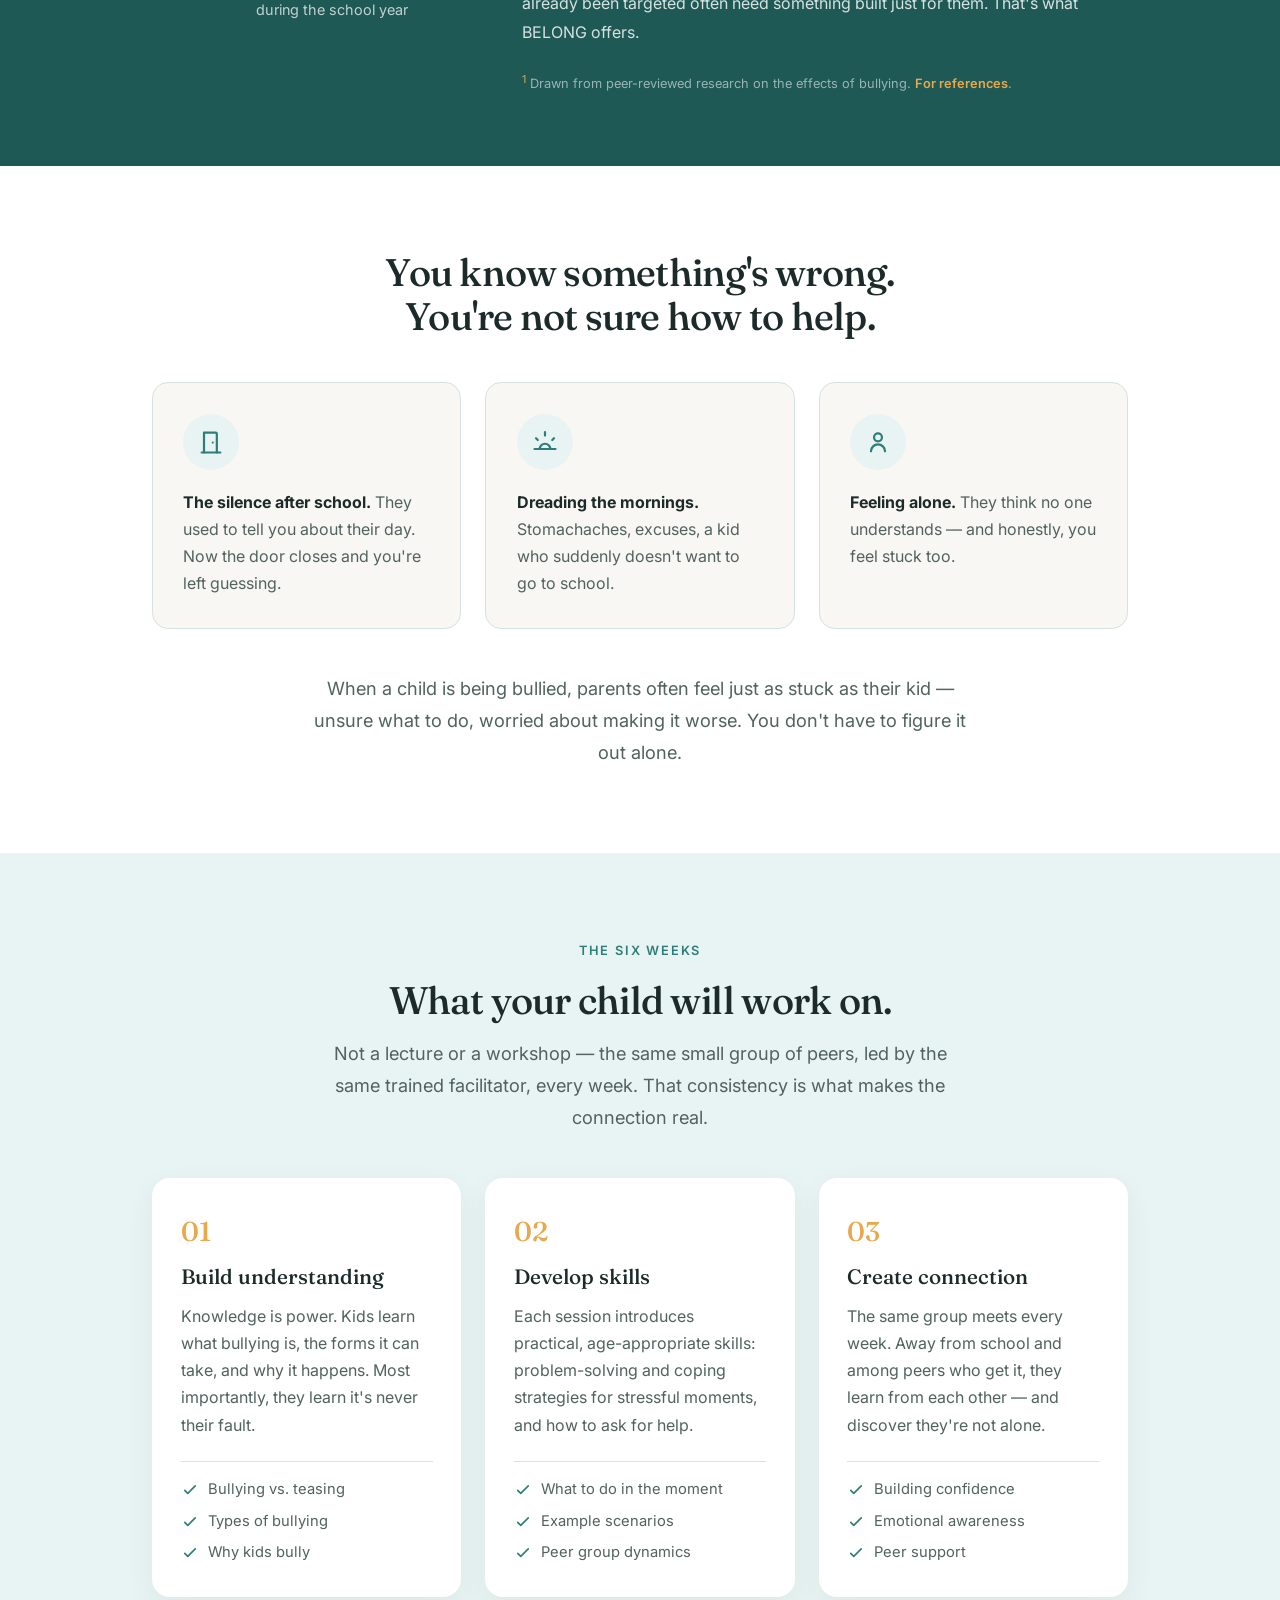
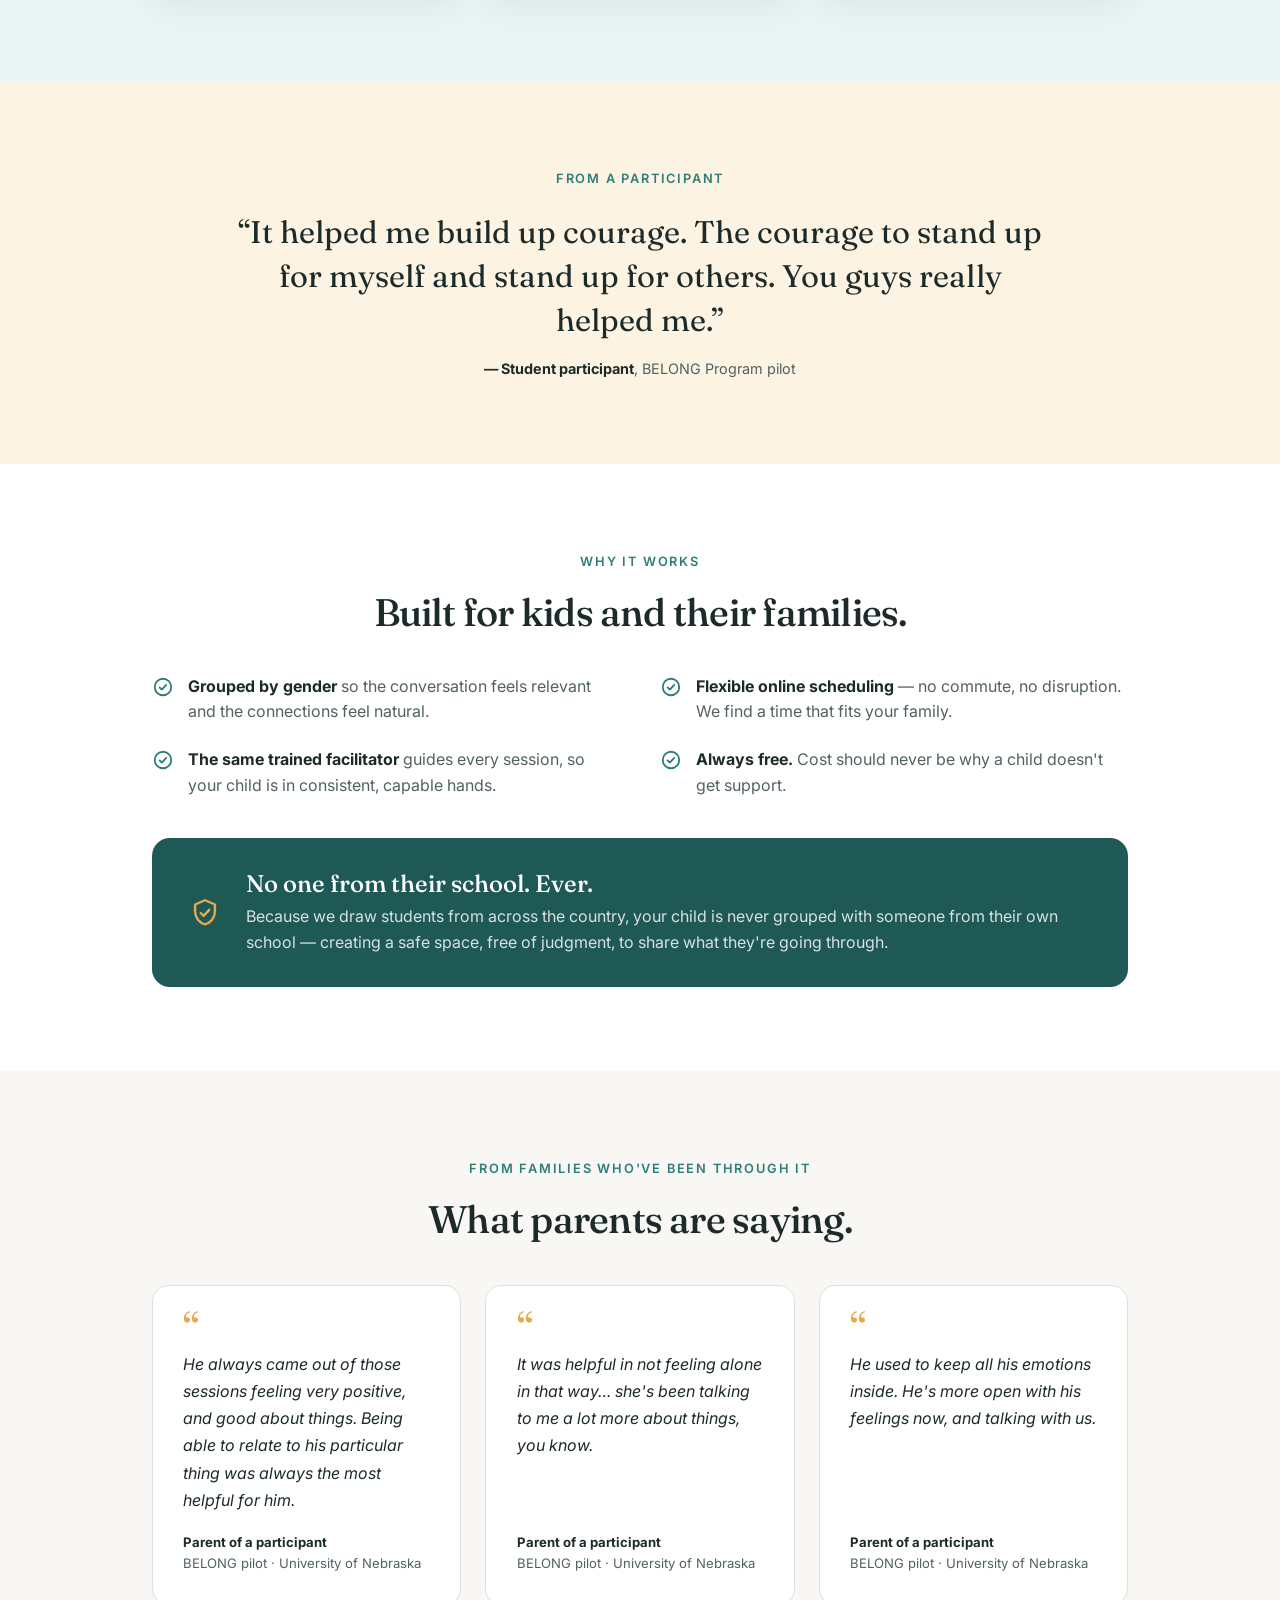
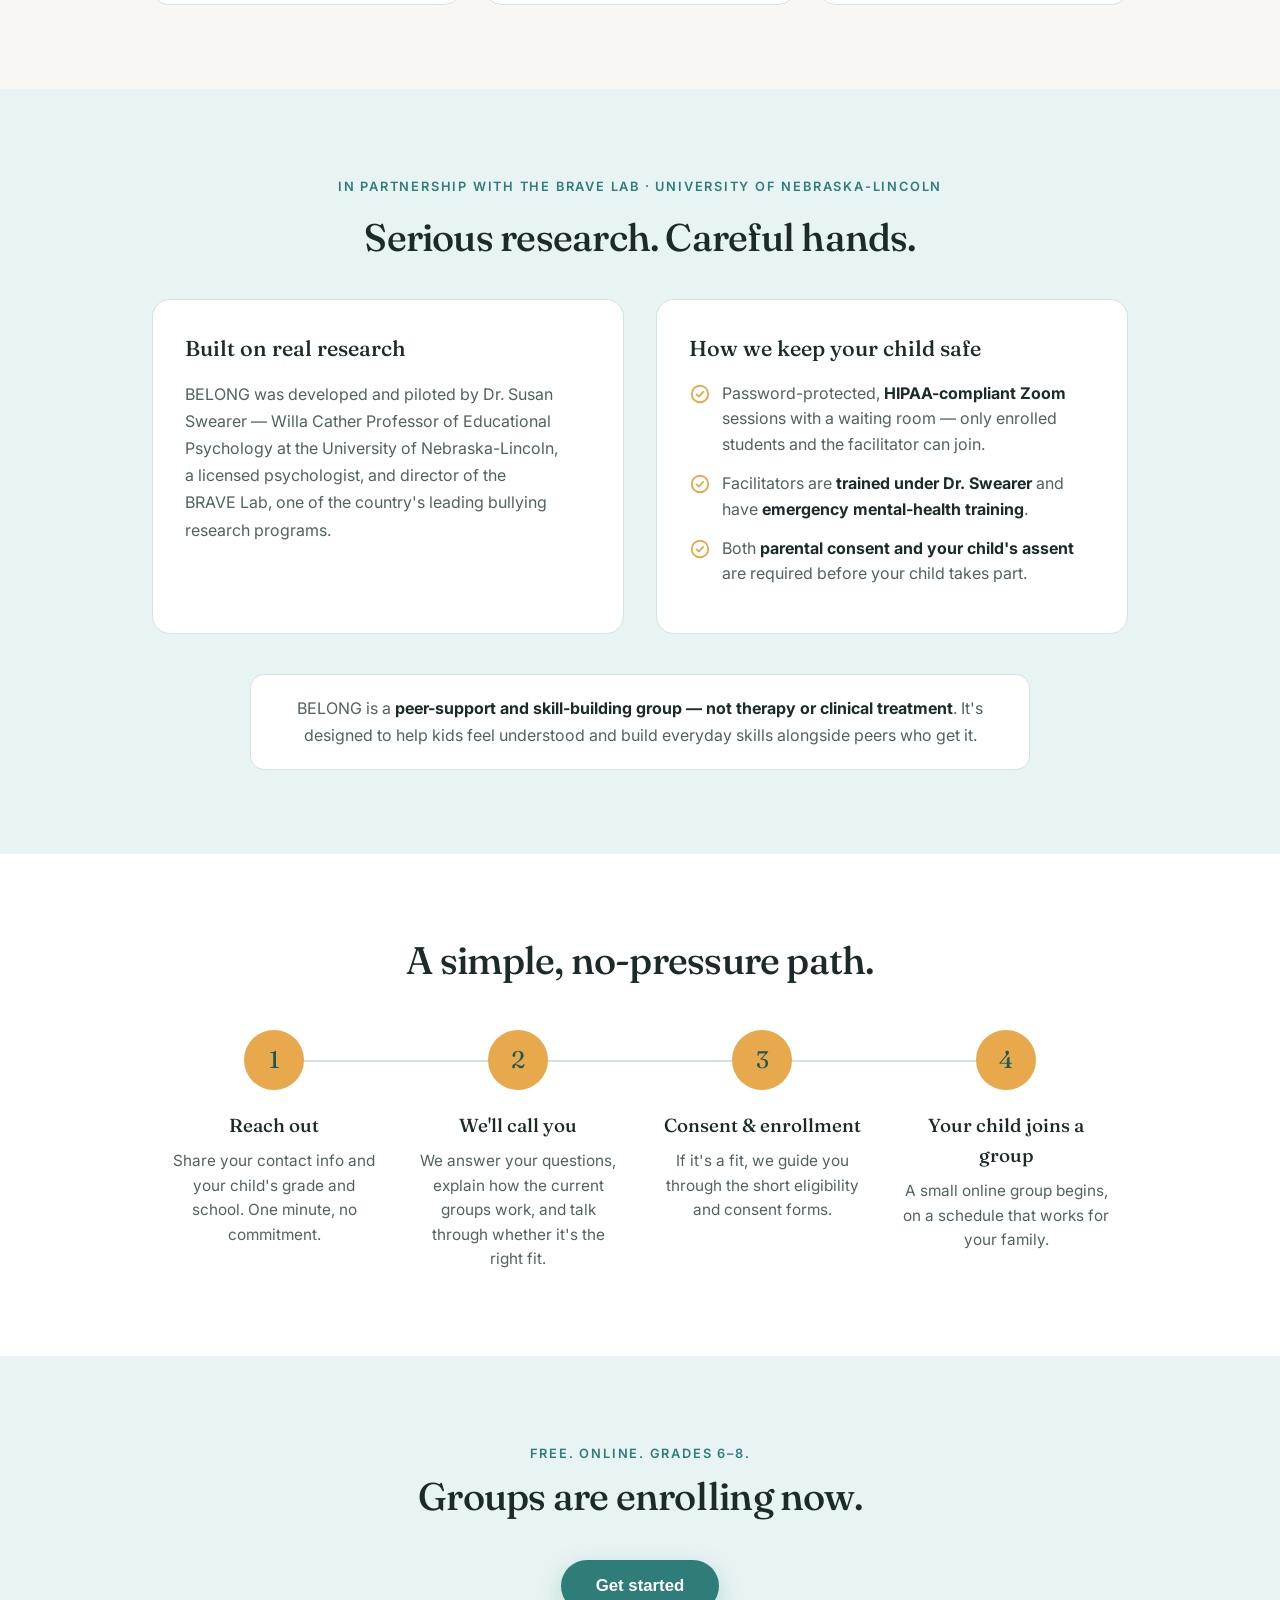
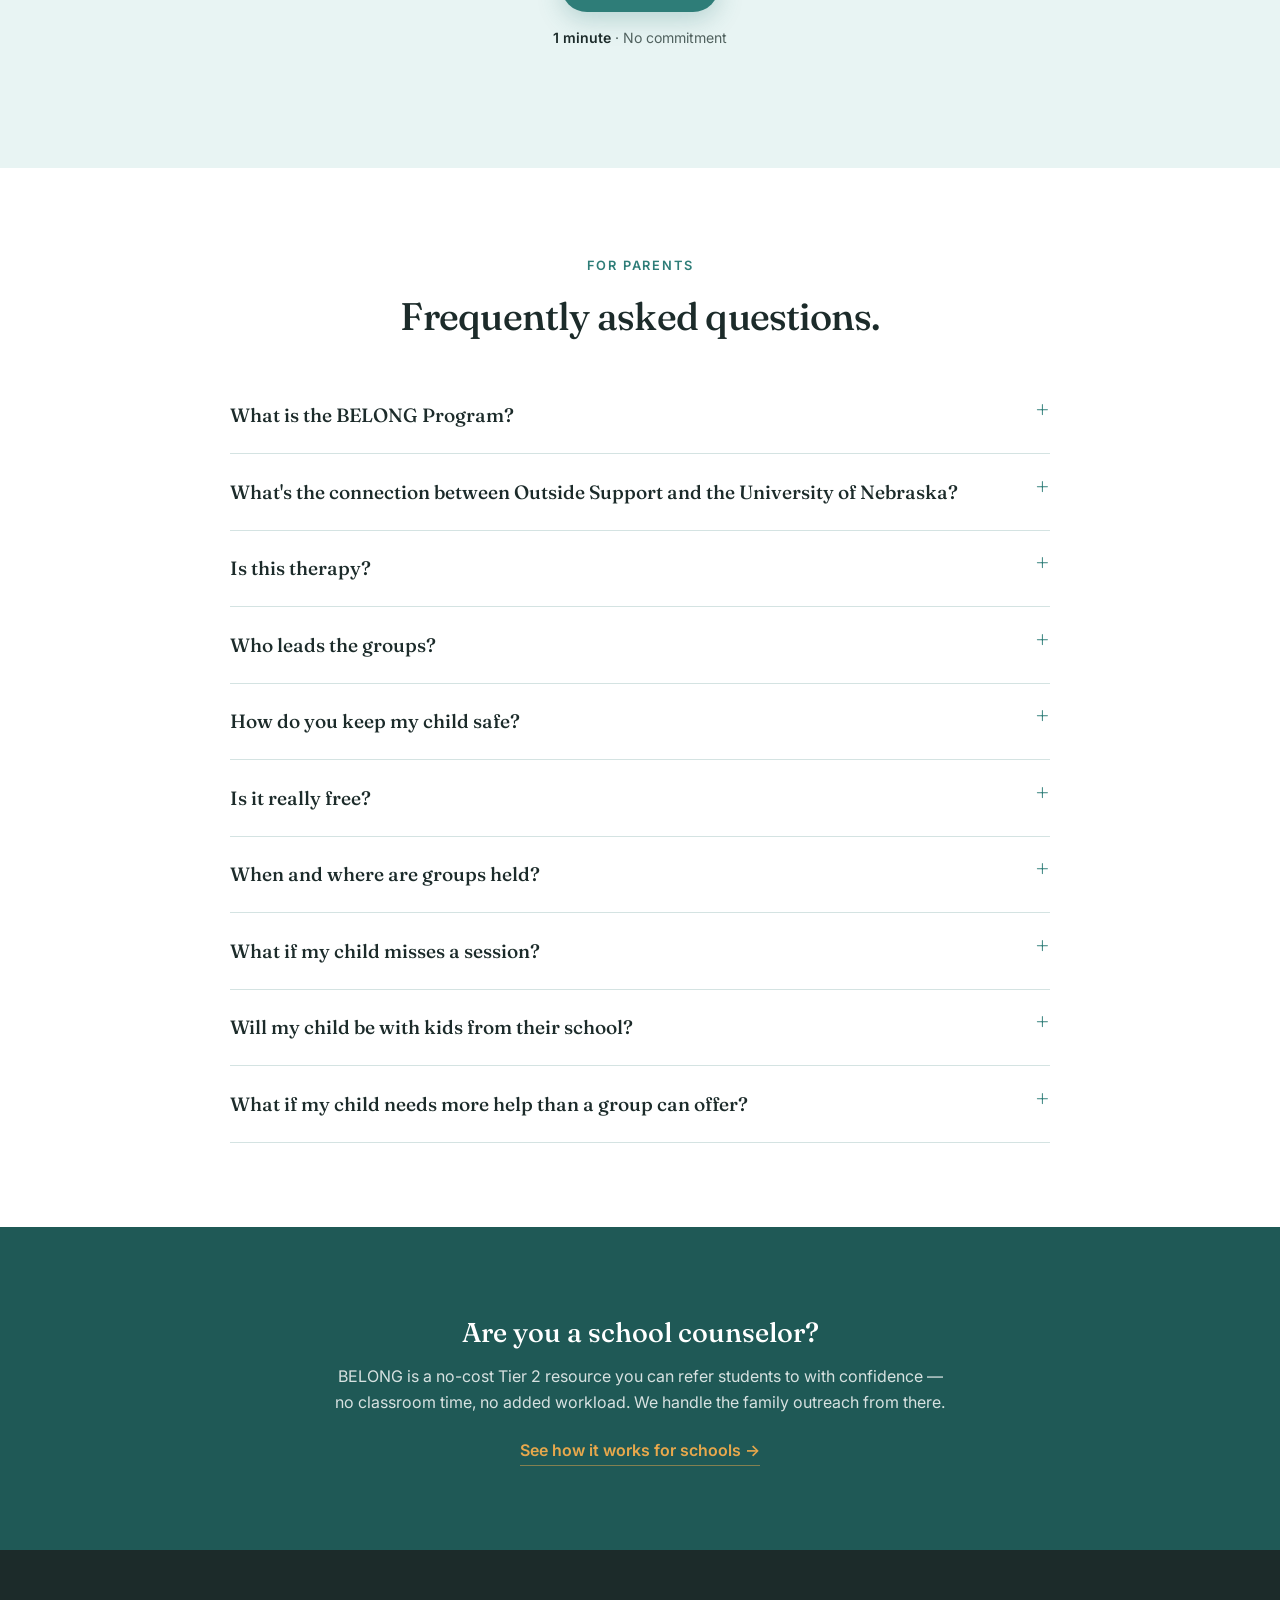
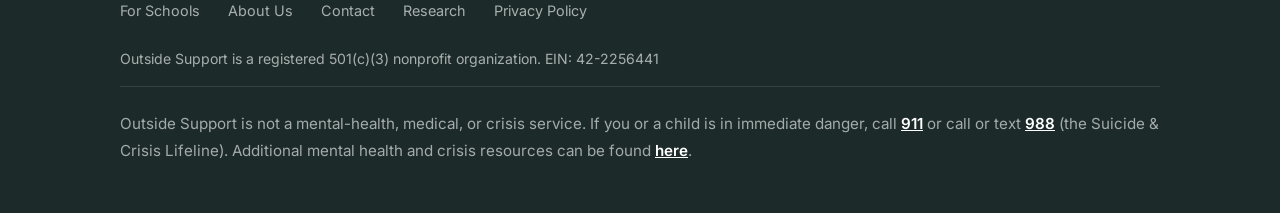
==== commit f5604beb: "Add files via upload" ====
--- a/index.html
+++ b/index.html
@@ -28,6 +28,7 @@
 .btn:hover{background:var(--teal-dark);}
 .btn-amber{background:var(--amber);color:var(--charcoal);box-shadow:0 8px 24px rgba(232,168,76,.3);}
 .micro{font-size:.88rem;color:var(--mid-gray);margin-top:.9rem;}
+.partnote{font-size:.82rem;color:var(--mid-gray);line-height:1.55;margin-top:1.4rem;max-width:460px;margin-left:auto;margin-right:auto;}
 .micro b{color:var(--charcoal);font-weight:600;}
 h2.sec{font-family:'Fraunces',serif;font-weight:500;font-size:2.4rem;letter-spacing:-.02em;line-height:1.15;}
 .lead{font-size:1.14rem;color:var(--mid-gray);line-height:1.75;}
@@ -128,7 +129,10 @@
 .field label{display:block;font-size:.88rem;font-weight:600;color:var(--charcoal);margin-bottom:.4rem;}
 .field input,.field select{width:100%;border:1px solid var(--rule);border-radius:10px;padding:.9rem 1rem;font-size:1rem;font-family:inherit;background:#fff;color:var(--charcoal);}
 .row2{display:grid;grid-template-columns:1fr 1fr;gap:1.1rem;}
-.formcard .btn{width:100%;justify-content:center;margin-top:.6rem;}
+.formcard .btn,#fp-fields .btn{width:100%;justify-content:center;margin-top:.6rem;}
+#fp-fields{max-width:520px;margin:1.75rem auto 0;text-align:left;}
+.cta-sub{max-width:560px;margin:1.1rem auto 0;color:var(--mid-gray);font-size:1.05rem;line-height:1.7;}
+#fp-toggle{margin-top:2.6rem;}
 .formnote{text-align:center;font-size:.86rem;color:var(--mid-gray);margin-top:.9rem;}
 /* faq accordion */
 .faq{max-width:820px;margin:2.5rem auto 0;}
@@ -232,18 +236,20 @@
 <div class="step"><div class="circ">2</div><h4>We'll call you</h4><p>We answer your questions, explain how the current groups work, and talk through whether it's the right fit.</p></div>
 <div class="step"><div class="circ">3</div><h4>Consent &amp; enrollment</h4><p>If it's a fit, we guide you through the short eligibility and consent forms.</p></div>
 <div class="step"><div class="circ">4</div><h4>Your child joins a group</h4><p>A small online group begins, on a schedule that works for your family.</p></div>
-</div></div></section><section class="band-tl" id="form"><div class="wrap">
-<div class="center"><div class="eyebrow" style="justify-content:center;">Free. Online. Grades 6–8.</div>
-<h2 class="sec" style="margin-top:1rem;">Groups are enrolling now.</h2></div>
-<div class="formcard">
-<p class="blurb" id="fp-blurb">Current groups run in partnership with the <b>BRAVE Lab at the University of Nebraska-Lincoln</b>. Share your details and a member of our team will follow up by phone to see if it's the right fit for your family.</p>
-<div id="fp-toggle" class="center"><button class="btn" type="button" onclick="revealForm()">Get started</button><div class="micro" style="margin-top:.9rem;"><b>1 minute</b> · No commitment</div></div>
+</div></div></section><section class="band-tl" id="form"><div class="wrap center">
+<div class="eyebrow" style="justify-content:center;">Free. Online. Grades 6–8.</div>
+<h2 class="sec" style="margin-top:.55rem;">Groups are enrolling now.</h2>
+<div id="fp-toggle"><button class="btn" type="button" onclick="revealForm()">Get started</button><div class="micro" style="margin-top:.9rem;"><b>1 minute</b> · No commitment</div></div>
+<p class="cta-sub" id="fp-blurb" hidden>Share your details and a member of our team will reach out to see if it's the right fit for your family.</p>
 <form id="fp-fields" data-referral-capture="interest-home" data-success="Thanks — we've got your details, and a member of our team will follow up to see if it's the right fit for your family." hidden>
-<div class="row2"><div class="field"><label>Your name</label><input name="name" autocomplete="name" placeholder="First and last name"></div><div class="field"><label>Email address</label><input type="email" name="email" autocomplete="email" placeholder="you@email.com" required></div></div>
-<div class="row2"><div class="field"><label>Phone number</label><input type="tel" name="phone" autocomplete="tel" placeholder="(000) 000-0000"></div><div class="field"><label>Child's grade</label><select name="grade" required><option value="">Select grade</option><option>6th grade</option><option>7th grade</option><option>8th grade</option></select></div></div>
-<div class="field"><label>Child's school</label><input name="school" placeholder="School name"></div>
+<div class="field"><label>First and last name</label><input name="name" autocomplete="name"></div>
+<div class="field"><label>Email address</label><input type="email" name="email" autocomplete="email" required></div>
+<div class="field"><label>Phone number</label><input type="tel" name="phone" autocomplete="tel"></div>
+<div class="field"><label>Child's grade</label><select name="grade" required><option value="">Select grade</option><option>6th grade</option><option>7th grade</option><option>8th grade</option></select></div>
+<div class="field"><label>Child's school</label><input name="school"></div>
 <button class="btn" type="submit">Submit</button><div class="formnote">1 minute · No commitment</div>
-</form><div class="referral-status" data-referral-status></div></div></div></section><section><div class="wrap"><div class="center"><div class="eyebrow" style="justify-content:center;">For parents</div><h2 class="sec" style="margin-top:1rem;">Frequently asked questions.</h2></div><div class="faq"><details><summary>What is the BELONG Program?</summary><div class="ans">A free, six-week online support group for middle schoolers who have experienced bullying. Groups are led by facilitators and meet weekly in a small-group format to connect with peers who understand and build real skills and confidence to move forward. BELONG was developed and piloted with the BRAVE Lab at the University of Nebraska-Lincoln.</div></details><details><summary>What's the connection between Outside Support and the University of Nebraska?</summary><div class="ans">A partnership to bring BELONG to the kids who need it. BELONG was designed and piloted by Dr. Susan Swearer at the University of Nebraska-Lincoln's BRAVE Lab, with funding from our founder, Jim Moran. After seeing the difference it made, we created Outside Support — a nonprofit — to scale it to families across the country.</div></details><details><summary>Is this therapy?</summary><div class="ans">No — BELONG is a peer-support and skill-building group, not therapy or clinical treatment. It helps kids feel understood and build practical, everyday skills. (For mental-health or crisis support, resources can be found <a href="https://www.apa.org/topics/crisis-hotlines" target="_blank" rel="noopener noreferrer">here</a>.)</div></details><details><summary>Who leads the groups?</summary><div class="ans">Groups are led weekly by the same facilitators, trained under Dr. Susan Swearer — a licensed psychologist and director of the BRAVE Lab. Current groups are run by doctoral students at the University of Nebraska-Lincoln.</div></details><details><summary>How do you keep my child safe?</summary><div class="ans">Sessions are held on password-protected, HIPAA-compliant Zoom links with a waiting room, so only enrolled students and the facilitator can join — no one from your child's own school, ever. Facilitators are trained by Dr. Swearer and have emergency mental-health training. Both parental consent and your child's assent are required before your child takes part.</div></details><details><summary>Is it really free?</summary><div class="ans">Completely free for families — no fees, no contracts, ever.</div></details><details><summary>When and where are groups held?</summary><div class="ans">Groups are fully online and outside of school hours. They meet for 60 minutes once a week over the six weeks, on a private Zoom link. We work with you to place your child in a group that fits their schedule — all you need is a device with a camera and an internet connection.</div></details><details><summary>What if my child misses a session?</summary><div class="ans">BELONG works because the same small group meets each week — that consistency is what builds trust. For that reason there are no makeup sessions, so we ask that you only sign up for a time your child can attend all six. We know life happens, but the more consistently each child attends, the more everyone gets out of the group.</div></details><details><summary>Will my child be with kids from their school?</summary><div class="ans">Never. Students come from across the country, so your child is never grouped with anyone from their own school — that's our guarantee.</div></details><details><summary>What if my child needs more help than a group can offer?</summary><div class="ans">BELONG isn't a crisis or mental-health service. If your child is in immediate danger, call or text 988 or call 911. For ongoing mental-health support, additional resources can be found <a href="https://www.apa.org/topics/crisis-hotlines" target="_blank" rel="noopener noreferrer">here</a>.</div></details></div></div></section><section class="schools"><div class="wrap">
+</form><div class="referral-status" data-referral-status></div>
+</div></section><section><div class="wrap"><div class="center"><div class="eyebrow" style="justify-content:center;">For parents</div><h2 class="sec" style="margin-top:1rem;">Frequently asked questions.</h2></div><div class="faq"><details><summary>What is the BELONG Program?</summary><div class="ans">A free, six-week online support group for middle schoolers who have experienced bullying. Groups are led by facilitators and meet weekly in a small-group format to connect with peers who understand and build real skills and confidence to move forward. BELONG was developed and piloted with the BRAVE Lab at the University of Nebraska-Lincoln.</div></details><details><summary>What's the connection between Outside Support and the University of Nebraska?</summary><div class="ans">A partnership to bring BELONG to the kids who need it. BELONG was designed and piloted by Dr. Susan Swearer at the University of Nebraska-Lincoln's BRAVE Lab, with funding from our founder, Jim Moran. After seeing the difference it made, we created Outside Support — a nonprofit — to scale it to families across the country.</div></details><details><summary>Is this therapy?</summary><div class="ans">No — BELONG is a peer-support and skill-building group, not therapy or clinical treatment. It helps kids feel understood and build practical, everyday skills. (For mental-health or crisis support, resources can be found <a href="https://www.apa.org/topics/crisis-hotlines" target="_blank" rel="noopener noreferrer">here</a>.)</div></details><details><summary>Who leads the groups?</summary><div class="ans">Groups are led weekly by the same facilitators, trained under Dr. Susan Swearer — a licensed psychologist and director of the BRAVE Lab. Current groups are run by doctoral students at the University of Nebraska-Lincoln.</div></details><details><summary>How do you keep my child safe?</summary><div class="ans">Sessions are held on password-protected, HIPAA-compliant Zoom links with a waiting room, so only enrolled students and the facilitator can join — no one from your child's own school, ever. Facilitators are trained by Dr. Swearer and have emergency mental-health training. Both parental consent and your child's assent are required before your child takes part.</div></details><details><summary>Is it really free?</summary><div class="ans">Completely free for families — no fees, no contracts, ever.</div></details><details><summary>When and where are groups held?</summary><div class="ans">Groups are fully online and outside of school hours. They meet for 60 minutes once a week over the six weeks, on a private Zoom link. We work with you to place your child in a group that fits their schedule — all you need is a device with a camera and an internet connection.</div></details><details><summary>What if my child misses a session?</summary><div class="ans">BELONG works because the same small group meets each week — that consistency is what builds trust. For that reason there are no makeup sessions, so we ask that you only sign up for a time your child can attend all six. We know life happens, but the more consistently each child attends, the more everyone gets out of the group.</div></details><details><summary>Will my child be with kids from their school?</summary><div class="ans">Never. Students come from across the country, so your child is never grouped with anyone from their own school — that's our guarantee.</div></details><details><summary>What if my child needs more help than a group can offer?</summary><div class="ans">BELONG isn't a crisis or mental-health service. If your child is in immediate danger, call or text 988 or call 911. For ongoing mental-health support, additional resources can be found <a href="https://www.apa.org/topics/crisis-hotlines" target="_blank" rel="noopener noreferrer">here</a>.</div></details></div></div></section><section class="schools"><div class="wrap">
 <h3>Are you a school counselor?</h3>
 <p>BELONG is a no-cost Tier 2 resource you can refer students to with confidence — no classroom time, no added workload. We handle the family outreach from there.</p>
 <a href="outside-support-for-schools.html">See how it works for schools &rarr;</a>
@@ -251,8 +257,8 @@
 <ul class="foot-links"><li><a href="outside-support-for-schools.html">For Schools</a></li><li><a href="outside-support-about.html">About Us</a></li><li><a href="outside-support-contact.html">Contact</a></li><li><a href="research.html">Research</a></li><li><a href="privacy.html">Privacy Policy</a></li></ul>
 <div style="font-size:.88rem;">Outside Support is a registered 501(c)(3) nonprofit organization. EIN: 42-2256441</div>
 <div class="disc">Outside Support is not a mental-health, medical, or crisis service. If you or a child is in immediate danger, call <a href="tel:911">911</a> or call or text <a href="tel:988">988</a> (the Suicide &amp; Crisis Lifeline). Additional mental health and crisis resources can be found <a href="https://www.apa.org/topics/crisis-hotlines" target="_blank" rel="noopener noreferrer">here</a>.</div>
-</div></footer></div><script>function revealForm(){var f=document.getElementById("fp-fields"),t=document.getElementById("fp-toggle");if(f)f.hidden=false;if(t)t.style.display="none";var s=document.getElementById("form");if(s)s.scrollIntoView({behavior:"smooth"});var n=f?f.querySelector("input,select"):null;if(n)setTimeout(function(){n.focus();},300);}var heroPoster=null;
+</div></footer></div><script>function revealForm(){var f=document.getElementById("fp-fields"),t=document.getElementById("fp-toggle"),b=document.getElementById("fp-blurb");if(f)f.hidden=false;if(b)b.hidden=false;if(t)t.style.display="none";var s=document.getElementById("form");if(s)s.scrollIntoView({behavior:"smooth"});var n=f?f.querySelector("input,select"):null;if(n)setTimeout(function(){n.focus();},300);}var heroPoster=null;
 function restoreHeroVideo(){var v=document.getElementById("heroVideo");if(!v||heroPoster===null)return;v.innerHTML=heroPoster;v.style.cursor="pointer";v.setAttribute("role","button");v.setAttribute("tabindex","0");}
 function attachHeroEnded(iframe){function wire(){try{var p=new Vimeo.Player(iframe);p.on("ended",restoreHeroVideo);}catch(e){}}if(window.Vimeo&&window.Vimeo.Player){wire();}else{var s=document.createElement("script");s.src="https://player.vimeo.com/api/player.js";s.onload=wire;document.head.appendChild(s);}}
-(function(){var f=document.getElementById("fp-fields"),b=document.getElementById("fp-blurb");if(f&&b){new MutationObserver(function(){if(f.hidden)b.style.display="none";}).observe(f,{attributes:true,attributeFilter:["hidden"]});}})();
-function playHeroVideo(){var v=document.getElementById("heroVideo");if(!v)return;if(heroPoster===null)heroPoster=v.innerHTML;v.innerHTML='<iframe id="heroVimeo" src="https://player.vimeo.com/video/1240854500?autoplay=1&title=0&byline=0&portrait=0&badge=0&autopause=0&dnt=1&color=2E7D78" style="position:absolute;inset:0;width:100%;height:100%;border:0;" allow="autoplay;fullscreen;picture-in-picture" allowfullscreen title="Outside Support"></iframe>';v.style.cursor="default";v.removeAttribute("role");v.removeAttribute("tabindex");attachHeroEnded(document.getElementById("heroVimeo"));}</script></body></html>+(function(){var f=document.getElementById("fp-fields"),b=document.getElementById("fp-blurb");if(f){new MutationObserver(function(){if(f.hidden){if(b)b.style.display="none";var sec=document.getElementById("form");if(sec)setTimeout(function(){sec.scrollIntoView({behavior:"smooth",block:"center"});},60);}}).observe(f,{attributes:true,attributeFilter:["hidden"]});}})();
+function playHeroVideo(){var v=document.getElementById("heroVideo");if(!v)return;if(heroPoster===null)heroPoster=v.innerHTML;v.innerHTML='<iframe id="heroVimeo" src="https://player.vimeo.com/video/1240854500?autoplay=1&controls=0&title=0&byline=0&portrait=0&badge=0&autopause=0&dnt=1&color=2E7D78" style="position:absolute;inset:0;width:100%;height:100%;border:0;" allow="autoplay;fullscreen;picture-in-picture" allowfullscreen title="Outside Support"></iframe>';v.style.cursor="default";v.removeAttribute("role");v.removeAttribute("tabindex");attachHeroEnded(document.getElementById("heroVimeo"));}</script></body></html>
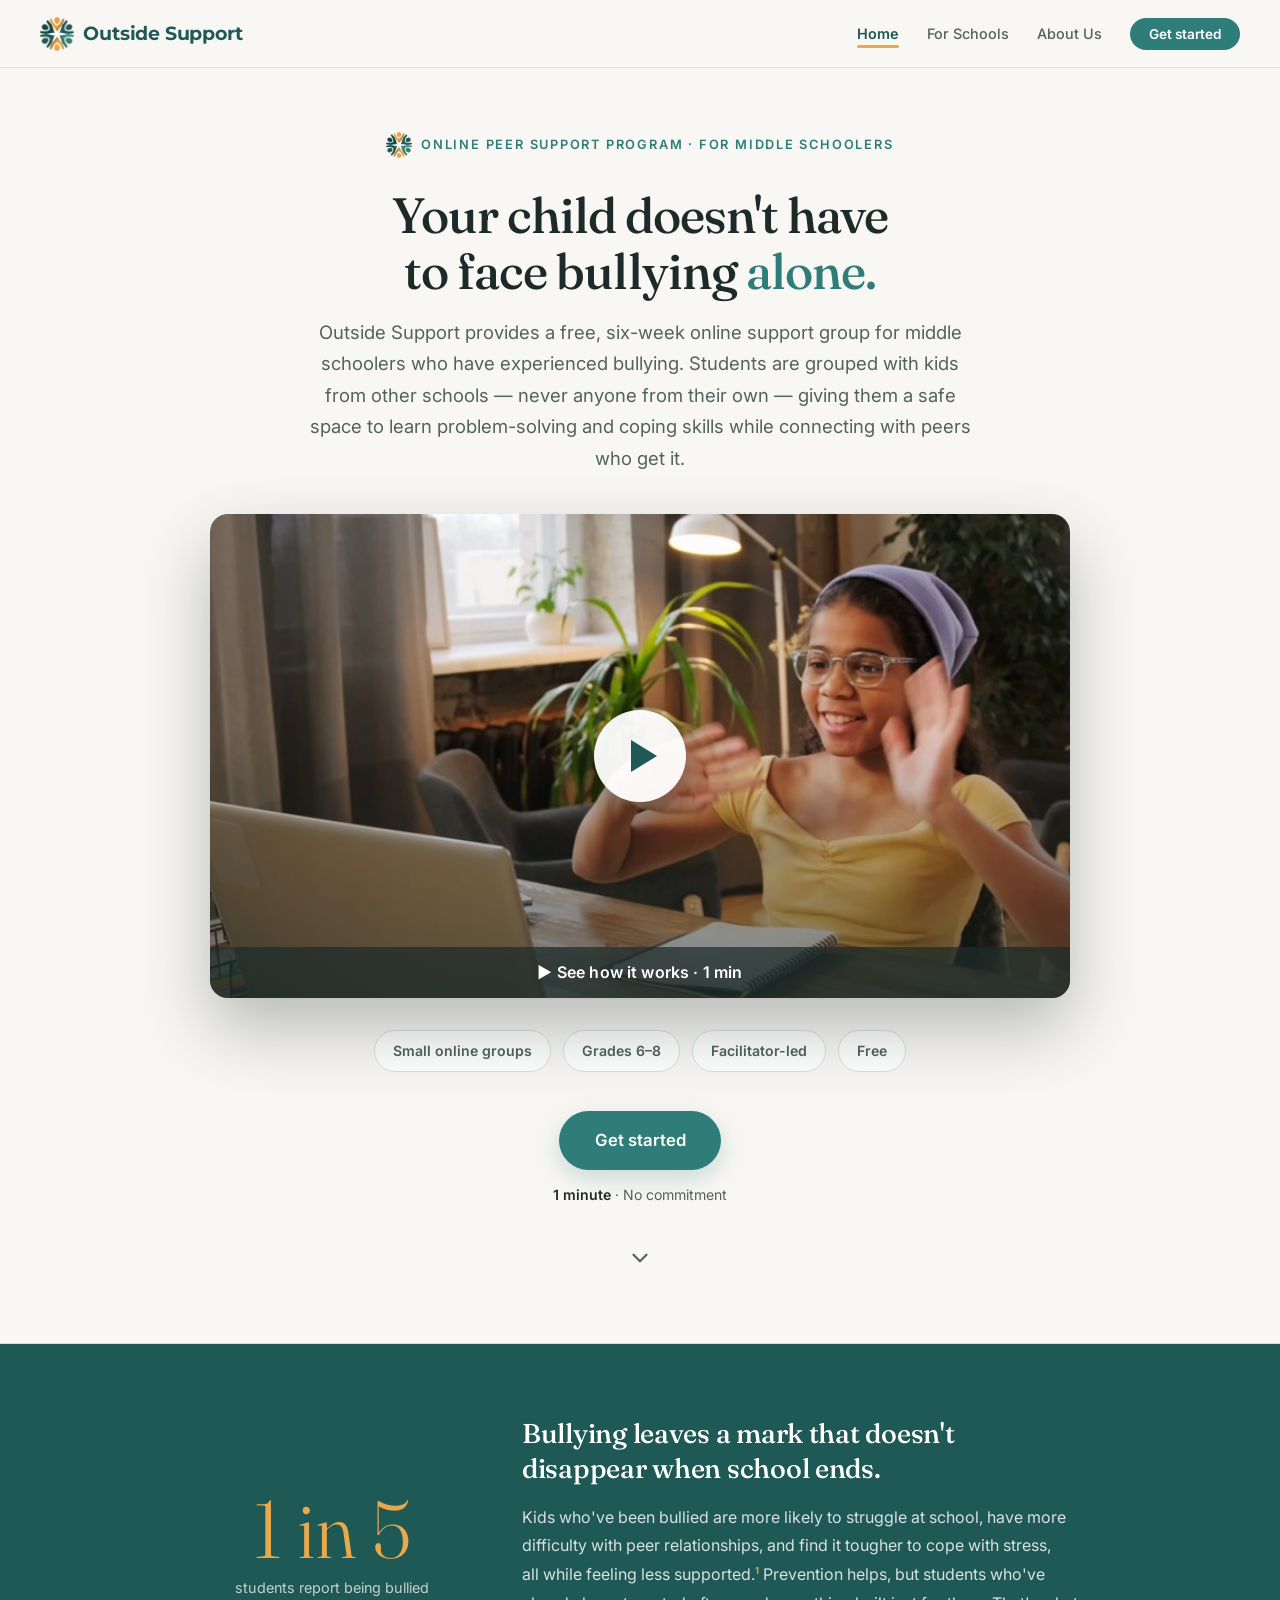
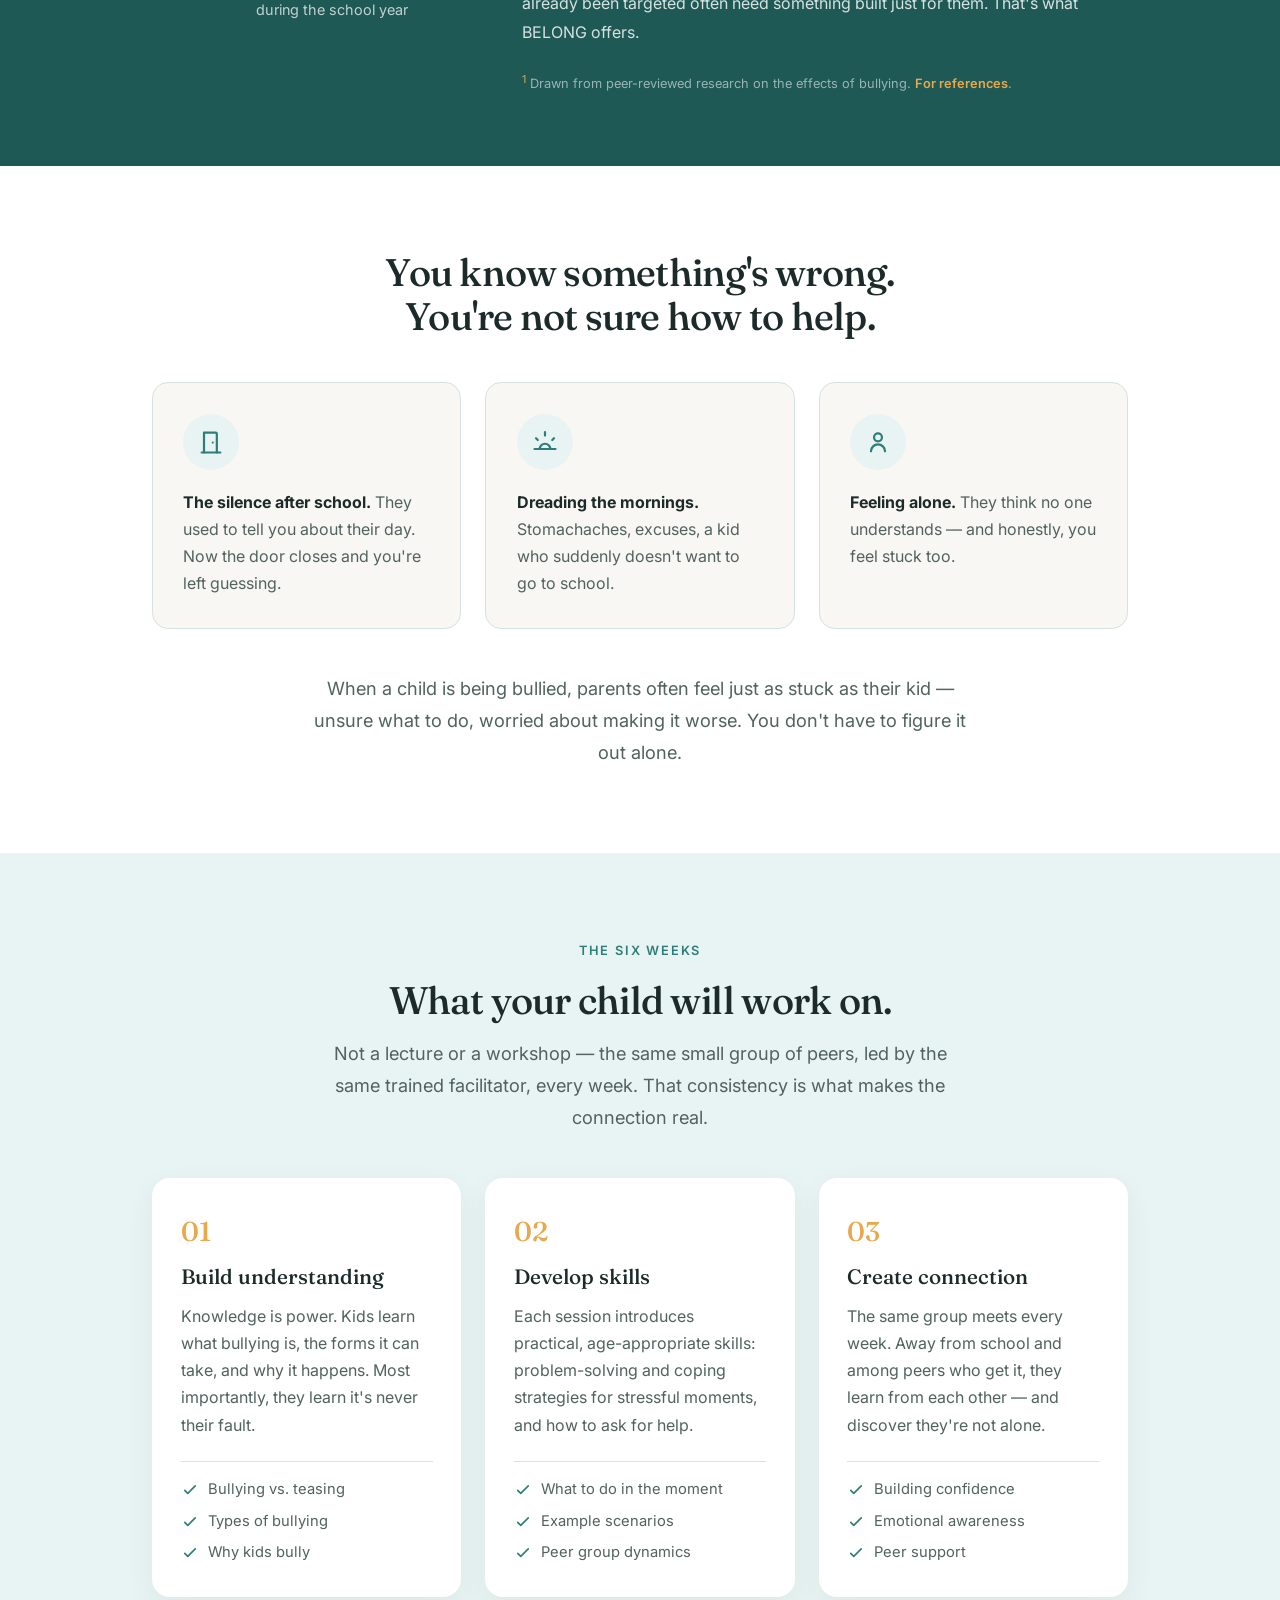
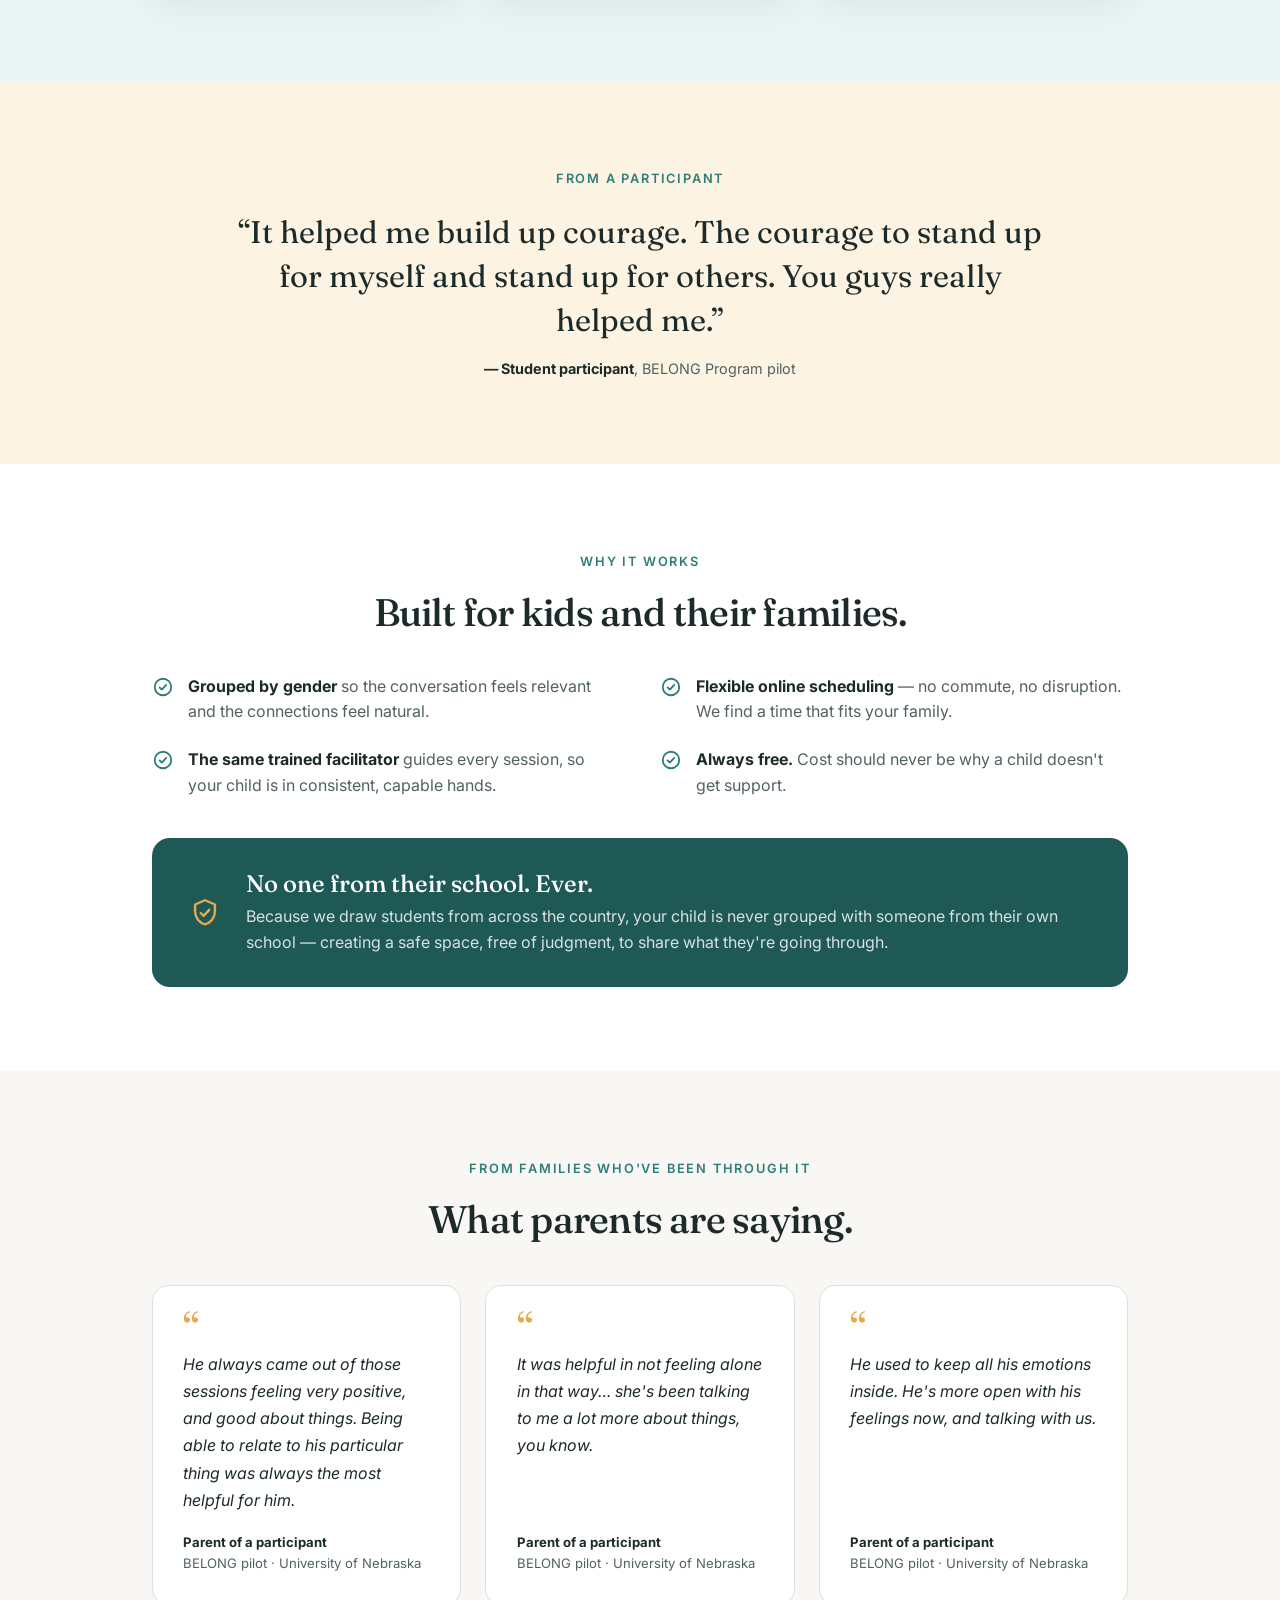
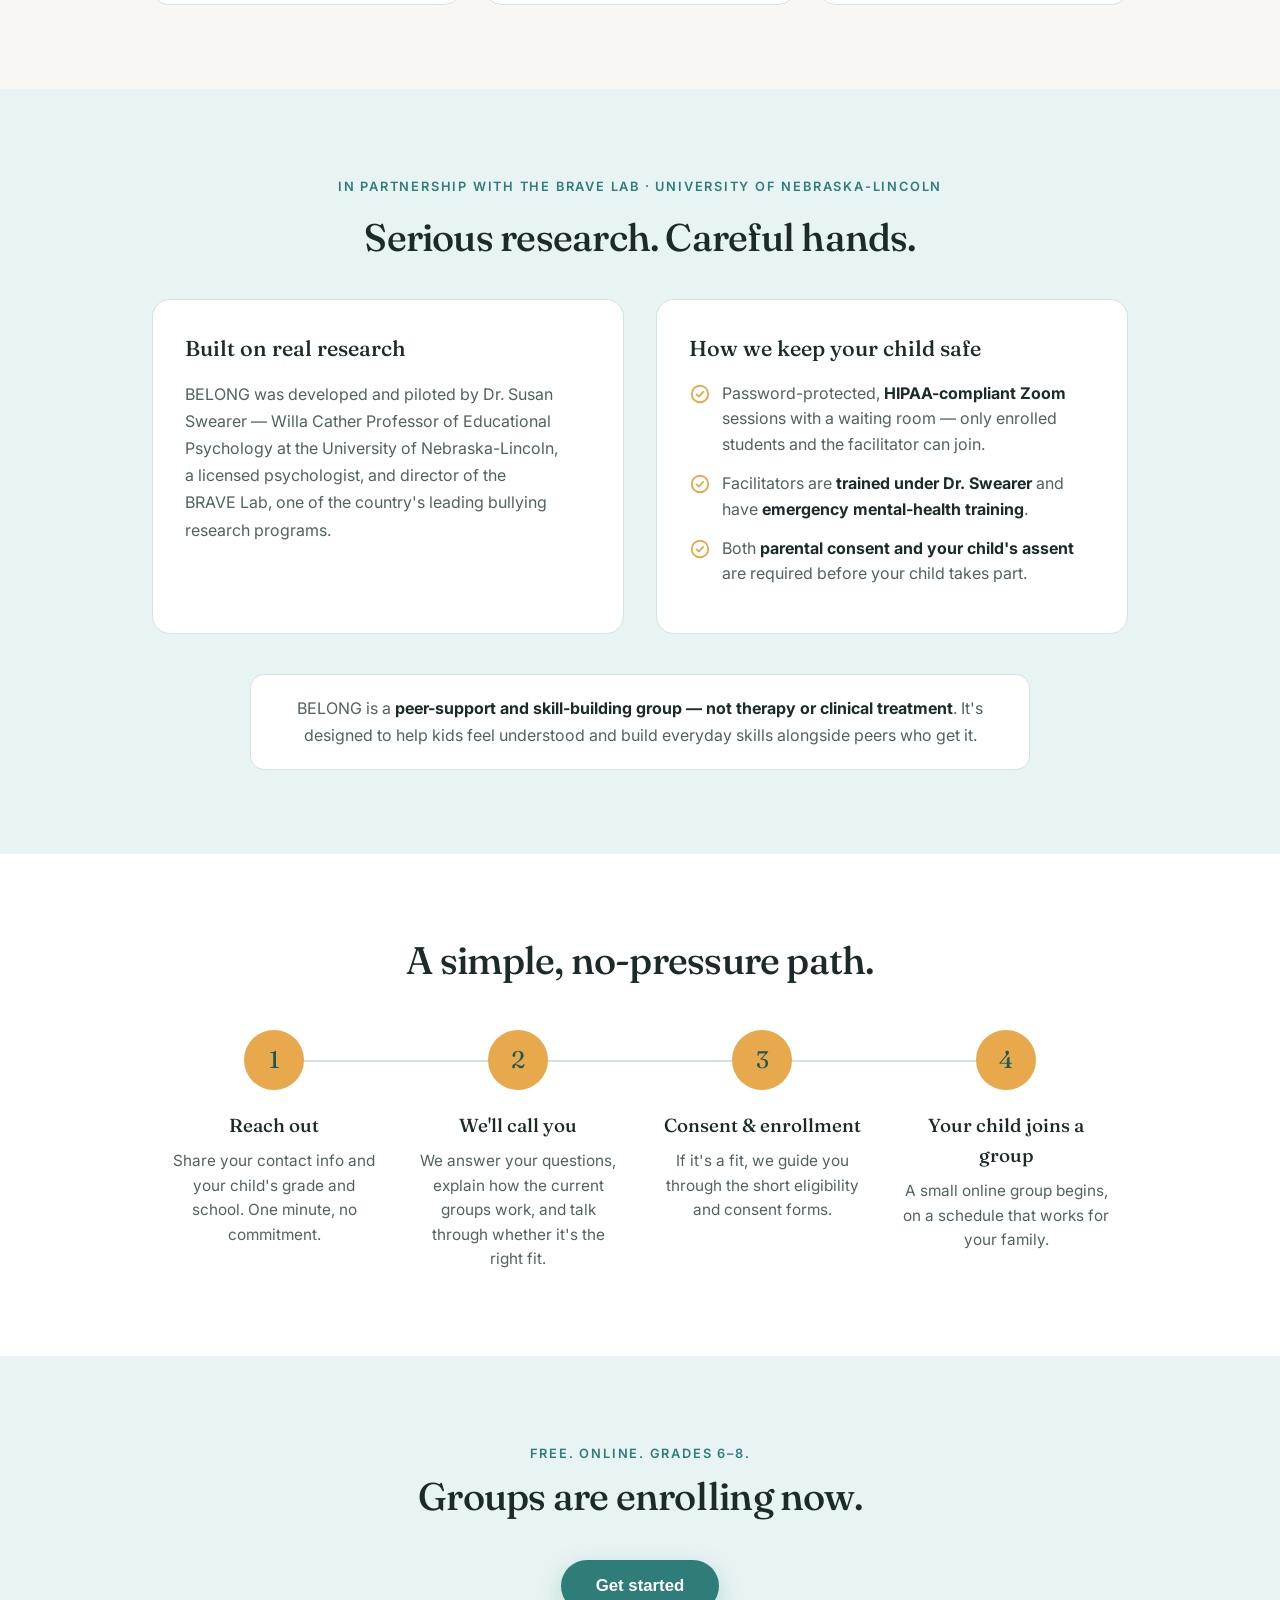
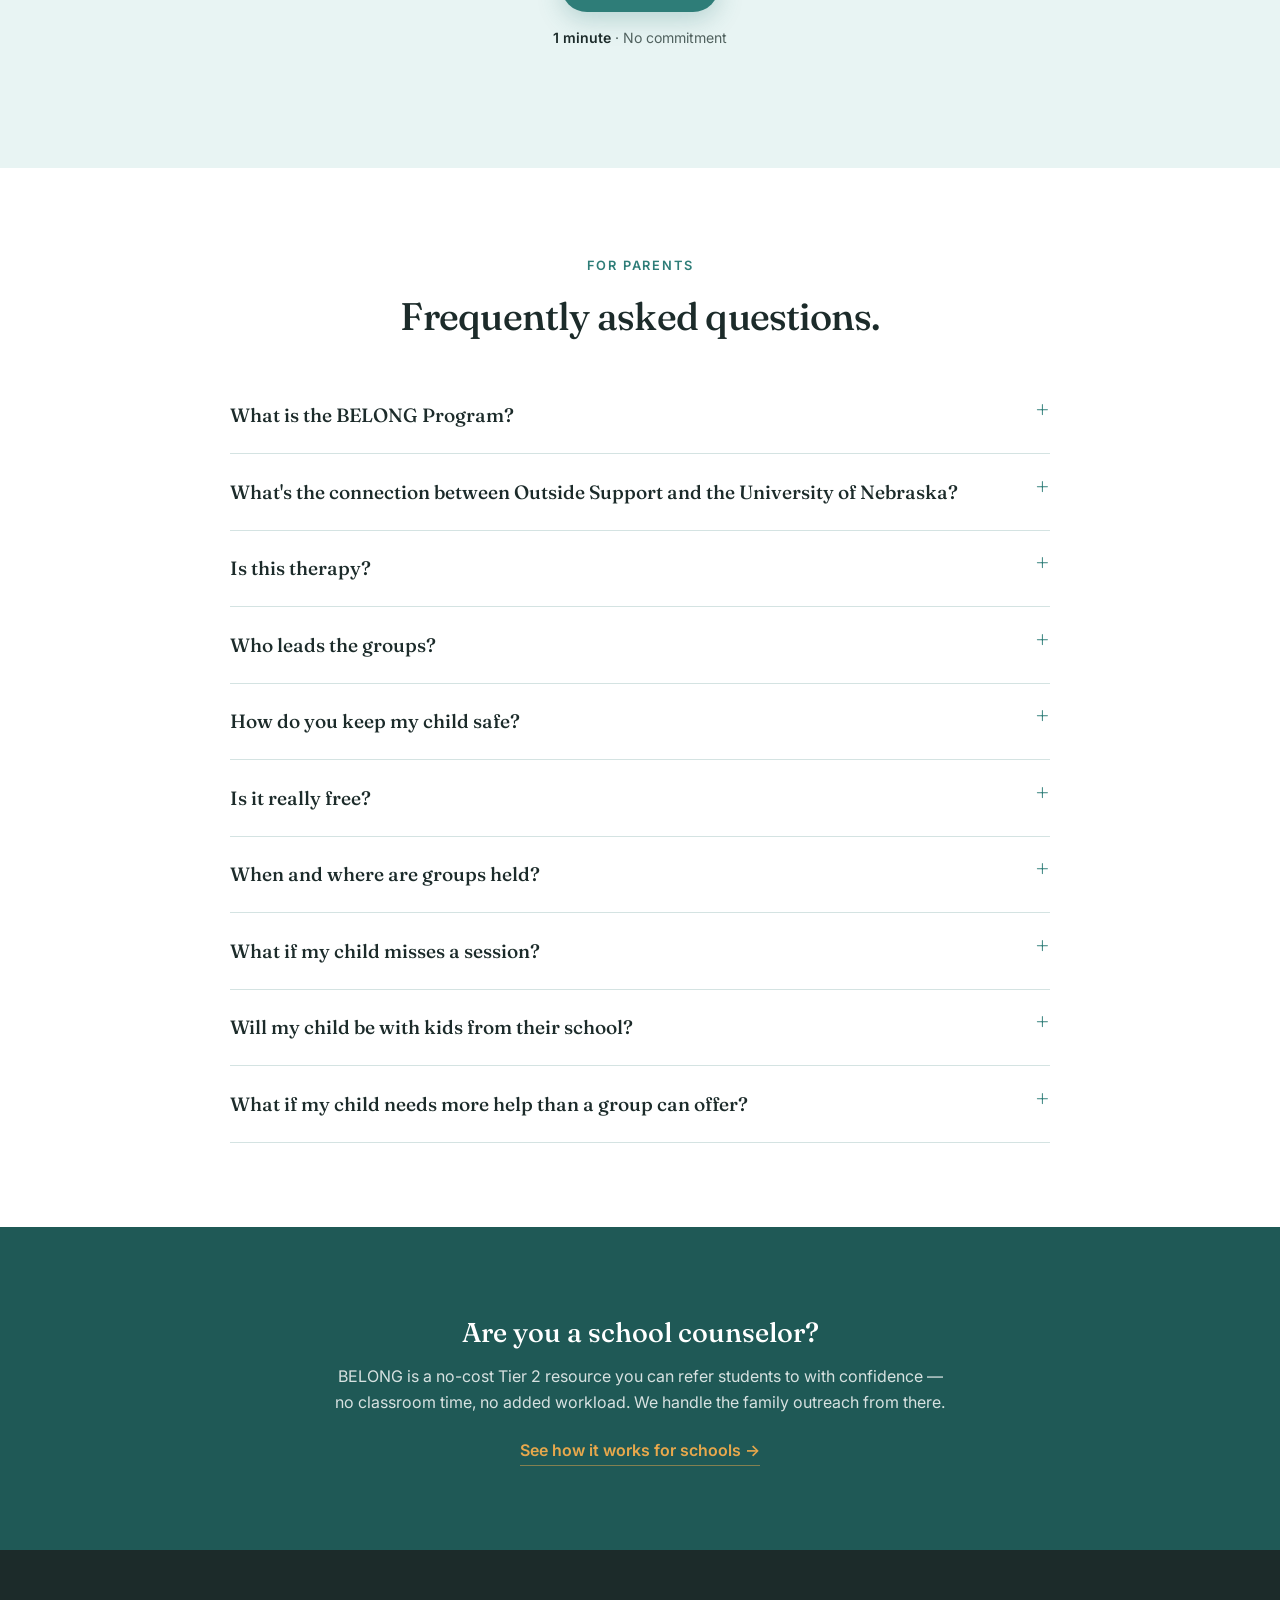
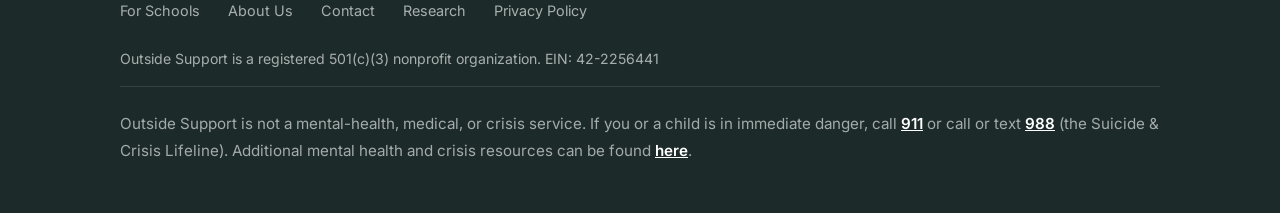
==== commit 012e26fc: "Add files via upload" ====
--- a/index.html
+++ b/index.html
@@ -20,7 +20,8 @@
 .nav-logo .nm{font-family:'Montserrat',sans-serif;font-weight:700;letter-spacing:-.01em;font-size:1.2rem;color:var(--teal-dark);}
 .nav-links{display:flex;align-items:center;gap:1.75rem;list-style:none;}
 .nav-links a{text-decoration:none;font-size:.9rem;font-weight:500;color:var(--mid-gray);cursor:pointer;}
-.nav-links a.active{color:var(--teal);font-weight:600;}
+.nav-links a.active{color:var(--teal-dark);font-weight:600;position:relative;}
+.nav-links a.active::after{content:"";position:absolute;left:0;right:0;bottom:-6px;height:3px;border-radius:2px;background:var(--amber);}
 .nav-cta{background:var(--teal);color:#fff !important;padding:.5rem 1.2rem;border-radius:100px;font-size:.85rem !important;font-weight:600 !important;}
 .eyebrow{display:inline-flex;align-items:center;gap:.55rem;font-size:.8rem;font-weight:600;letter-spacing:.14em;text-transform:uppercase;color:var(--teal);}
 .eyebrow img{height:26px;}
@@ -159,7 +160,16 @@
 @media (max-width:980px){nav{flex-wrap:wrap;height:auto;padding:.7rem 1.25rem;gap:.5rem;}.nav-logo{flex:0 0 auto;}.nav-links{width:100%;flex-wrap:wrap;gap:.45rem .9rem;}.nav-links a{font-size:.8rem;}.hero h1{font-size:2.4rem;}.signs,.pillars,.trust-grid,.why,.quotes,.ceo{grid-template-columns:1fr;}.steps{grid-template-columns:1fr 1fr;}.steps::before{display:none;}.row2{grid-template-columns:1fr;}}
 @media (max-width:560px){.hero h1{font-size:2rem;}.steps{grid-template-columns:1fr;}section{padding:3.4rem 0;}h2.sec{font-size:1.85rem;}.formcard{padding:1.6rem;}.highlight{flex-direction:column;align-items:flex-start;}}
 .problem-strip{background:var(--teal-dark);color:#fff;padding:4.5rem 5rem;}.problem-inner{max-width:900px;margin:0 auto;display:grid;grid-template-columns:1fr 2fr;gap:3rem;align-items:center;}.problem-stat{text-align:center;}.problem-stat-num{font-family:'Fraunces',serif;font-size:5rem;font-weight:300;line-height:1;color:var(--amber);}.problem-stat-label{font-size:.9rem;color:rgba(255,255,255,.72);line-height:1.5;margin-top:.5rem;}.problem-copy h2{font-family:'Fraunces',serif;font-size:1.7rem;font-weight:500;line-height:1.3;margin-bottom:1rem;letter-spacing:-.01em;}.problem-copy p{font-size:1rem;line-height:1.8;color:rgba(255,255,255,.82);}.problem-copy .cite-mark{font-size:.6em;vertical-align:super;color:var(--amber);font-weight:600;}.problem-copy .problem-cite{margin-top:1.5rem;font-size:.8rem;line-height:1.65;color:rgba(255,255,255,.55);}.problem-copy .problem-cite sup{color:var(--amber);}.problem-copy .problem-cite a{color:var(--amber);font-weight:600;text-decoration:none;white-space:nowrap;}@media (max-width:980px){.problem-inner{grid-template-columns:1fr;gap:1.75rem;}.problem-strip{padding:3rem 1.75rem;}}.referral-status{max-width:620px;margin:1rem auto 0;text-align:center;color:var(--charcoal);font-size:.95rem;line-height:1.6;min-height:1.2rem;}.referral-status a{color:var(--teal);font-weight:600;}
-</style></head><body><div id="stage"><nav><div class="nav-logo"><img src="brand-logo.png?v=1" alt="Outside Support logo"><span class="nm">Outside Support</span></div><ul class="nav-links"><li><a href="index.html" class="active">Home</a></li><li><a href="outside-support-for-schools.html">For Schools</a></li><li><a href="outside-support-about.html">About Us</a></li><li><a class="nav-cta" href="#form" onclick="revealForm();return false;">Get started</a></li></ul></nav><section class="hero"><div class="wrap">
+</style><!-- Google tag (Google Ads) -->
+<script async src="https://www.googletagmanager.com/gtag/js?id=AW-18565855510"></script>
+<script>
+  window.dataLayer = window.dataLayer || [];
+  function gtag(){dataLayer.push(arguments);}
+  gtag('js', new Date());
+  gtag('config', 'AW-18565855510');
+  window.OUTSIDE_SUPPORT_ADS = { conversionSendTo: 'AW-18565855510/wOvaCLnKnrUdEJby8ZRF' };
+</script>
+</head><body><div id="stage"><nav><div class="nav-logo"><img src="brand-logo.png?v=1" alt="Outside Support logo"><span class="nm">Outside Support</span></div><ul class="nav-links"><li><a href="index.html" class="active">Home</a></li><li><a href="outside-support-for-schools.html">For Schools</a></li><li><a href="outside-support-about.html">About Us</a></li><li><a class="nav-cta" href="#form" onclick="revealForm();return false;">Get started</a></li></ul></nav><section class="hero"><div class="wrap">
 <div class="eyebrow" style="justify-content:center;"><img src="brand-logo.png?v=1" alt="Outside Support logo">Online Peer Support Program · For Middle Schoolers</div>
 <h1>Your child doesn't have to face bullying <em>alone.</em></h1>
 <p class="sub">Outside Support provides a free, six-week online support group for middle schoolers who have experienced bullying. Students are grouped with kids from other schools — never anyone from their own — giving them a safe space to learn problem-solving and coping skills while connecting with peers who get it.</p>
@@ -257,8 +267,14 @@
 <ul class="foot-links"><li><a href="outside-support-for-schools.html">For Schools</a></li><li><a href="outside-support-about.html">About Us</a></li><li><a href="outside-support-contact.html">Contact</a></li><li><a href="research.html">Research</a></li><li><a href="privacy.html">Privacy Policy</a></li></ul>
 <div style="font-size:.88rem;">Outside Support is a registered 501(c)(3) nonprofit organization. EIN: 42-2256441</div>
 <div class="disc">Outside Support is not a mental-health, medical, or crisis service. If you or a child is in immediate danger, call <a href="tel:911">911</a> or call or text <a href="tel:988">988</a> (the Suicide &amp; Crisis Lifeline). Additional mental health and crisis resources can be found <a href="https://www.apa.org/topics/crisis-hotlines" target="_blank" rel="noopener noreferrer">here</a>.</div>
-</div></footer></div><script>function revealForm(){var f=document.getElementById("fp-fields"),t=document.getElementById("fp-toggle"),b=document.getElementById("fp-blurb");if(f)f.hidden=false;if(b)b.hidden=false;if(t)t.style.display="none";var s=document.getElementById("form");if(s)s.scrollIntoView({behavior:"smooth"});var n=f?f.querySelector("input,select"):null;if(n)setTimeout(function(){n.focus();},300);}var heroPoster=null;
-function restoreHeroVideo(){var v=document.getElementById("heroVideo");if(!v||heroPoster===null)return;v.innerHTML=heroPoster;v.style.cursor="pointer";v.setAttribute("role","button");v.setAttribute("tabindex","0");}
-function attachHeroEnded(iframe){function wire(){try{var p=new Vimeo.Player(iframe);p.on("ended",restoreHeroVideo);}catch(e){}}if(window.Vimeo&&window.Vimeo.Player){wire();}else{var s=document.createElement("script");s.src="https://player.vimeo.com/api/player.js";s.onload=wire;document.head.appendChild(s);}}
+</div></footer></div><script>function revealForm(){var f=document.getElementById("fp-fields"),t=document.getElementById("fp-toggle"),b=document.getElementById("fp-blurb");if(f)f.hidden=false;if(b)b.hidden=false;if(t)t.style.display="none";var s=document.getElementById("form");if(s)s.scrollIntoView({behavior:"smooth"});var n=f?f.querySelector("input,select"):null;if(n)setTimeout(function(){n.focus();},300);}var heroPoster=null,heroPlayer=null;
+function heroKey(e){if(e.key==="Enter"||e.key===" "){e.preventDefault();playHeroVideo();}}
+function restoreHeroVideo(){var v=document.getElementById("heroVideo");if(!v||heroPoster===null)return;heroPlayer=null;v.innerHTML=heroPoster;v.style.cursor="pointer";v.setAttribute("role","button");v.setAttribute("tabindex","0");v.onclick=playHeroVideo;v.onkeydown=heroKey;}
+function heroMuteIcon(m){return m?'<svg width="16" height="16" viewBox="0 0 24 24" fill="none" stroke="#fff" stroke-width="2" stroke-linecap="round" stroke-linejoin="round"><path d="M11 5L6 9H2v6h4l5 4V5z"/><line x1="23" y1="9" x2="17" y2="15"/><line x1="17" y1="9" x2="23" y2="15"/></svg>':'<svg width="16" height="16" viewBox="0 0 24 24" fill="none" stroke="#fff" stroke-width="2" stroke-linecap="round" stroke-linejoin="round"><path d="M11 5L6 9H2v6h4l5 4V5z"/><path d="M15.5 8.5a5 5 0 0 1 0 7M19 5a9 9 0 0 1 0 14"/></svg>';}
+function heroPlayIcon(p){return p?'<svg width="16" height="16" viewBox="0 0 24 24" fill="#fff"><path d="M7 4.5v15l12-7.5z"/></svg>':'<svg width="16" height="16" viewBox="0 0 24 24" fill="#fff"><rect x="6" y="5" width="4" height="14" rx="1"/><rect x="14" y="5" width="4" height="14" rx="1"/></svg>';}
+function heroRestartIcon(){return '<svg width="16" height="16" viewBox="0 0 24 24" fill="#fff"><path d="M18.5 19.5L8 12l10.5-7.5z"/><rect x="4.5" y="4" width="2.6" height="16" rx="1"/></svg>';}
+function heroCtlBtn(label){var b=document.createElement("button");b.type="button";b.setAttribute("aria-label",label);b.style.cssText="width:32px;height:32px;border-radius:50%;border:0;background:rgba(28,43,42,.38);display:flex;align-items:center;justify-content:center;cursor:pointer;-webkit-tap-highlight-color:transparent;";return b;}
+function addHeroControls(){var v=document.getElementById("heroVideo");if(!v||!heroPlayer||document.getElementById("heroCtl"))return;var wrap=document.createElement("div");wrap.id="heroCtl";wrap.style.cssText="position:absolute;top:10px;right:10px;z-index:6;display:flex;gap:6px;";var rb=heroCtlBtn("Restart from beginning"),pb=heroCtlBtn("Play or pause"),mb=heroCtlBtn("Mute or unmute");rb.innerHTML=heroRestartIcon();rb.addEventListener("click",function(e){e.stopPropagation();heroPlayer.setCurrentTime(0).then(function(){heroPlayer.play();});});heroPlayer.getPaused().then(function(p){pb.innerHTML=heroPlayIcon(p);});pb.addEventListener("click",function(e){e.stopPropagation();heroPlayer.getPaused().then(function(p){if(p){heroPlayer.play();}else{heroPlayer.pause();}});});heroPlayer.on("play",function(){pb.innerHTML=heroPlayIcon(false);});heroPlayer.on("pause",function(){pb.innerHTML=heroPlayIcon(true);});heroPlayer.getMuted().then(function(m){mb.innerHTML=heroMuteIcon(m);});mb.addEventListener("click",function(e){e.stopPropagation();heroPlayer.getMuted().then(function(m){var nm=!m;heroPlayer.setMuted(nm);if(!nm)heroPlayer.setVolume(1);mb.innerHTML=heroMuteIcon(nm);});});wrap.appendChild(rb);wrap.appendChild(pb);wrap.appendChild(mb);v.appendChild(wrap);}
+function setupHeroPlayer(iframe){function wire(){try{heroPlayer=new Vimeo.Player(iframe);heroPlayer.on("ended",restoreHeroVideo);heroPlayer.setMuted(false).then(function(){heroPlayer.setVolume(1);}).catch(function(){});addHeroControls();}catch(e){}}if(window.Vimeo&&window.Vimeo.Player){wire();}else{var s=document.createElement("script");s.src="https://player.vimeo.com/api/player.js";s.onload=wire;document.head.appendChild(s);}}
 (function(){var f=document.getElementById("fp-fields"),b=document.getElementById("fp-blurb");if(f){new MutationObserver(function(){if(f.hidden){if(b)b.style.display="none";var sec=document.getElementById("form");if(sec)setTimeout(function(){sec.scrollIntoView({behavior:"smooth",block:"center"});},60);}}).observe(f,{attributes:true,attributeFilter:["hidden"]});}})();
-function playHeroVideo(){var v=document.getElementById("heroVideo");if(!v)return;if(heroPoster===null)heroPoster=v.innerHTML;v.innerHTML='<iframe id="heroVimeo" src="https://player.vimeo.com/video/1240854500?autoplay=1&controls=0&title=0&byline=0&portrait=0&badge=0&autopause=0&dnt=1&color=2E7D78" style="position:absolute;inset:0;width:100%;height:100%;border:0;" allow="autoplay;fullscreen;picture-in-picture" allowfullscreen title="Outside Support"></iframe>';v.style.cursor="default";v.removeAttribute("role");v.removeAttribute("tabindex");attachHeroEnded(document.getElementById("heroVimeo"));}</script></body></html>+function playHeroVideo(){var v=document.getElementById("heroVideo");if(!v)return;if(heroPoster===null)heroPoster=v.innerHTML;v.innerHTML='<iframe id="heroVimeo" src="https://player.vimeo.com/video/1240854500?autoplay=1&controls=0&title=0&byline=0&portrait=0&badge=0&autopause=0&dnt=1&color=2E7D78" style="position:absolute;inset:0;width:100%;height:100%;border:0;" allow="autoplay;fullscreen;picture-in-picture" allowfullscreen title="Outside Support"></iframe>';v.style.cursor="default";v.removeAttribute("role");v.removeAttribute("tabindex");v.onclick=null;v.onkeydown=null;setupHeroPlayer(document.getElementById("heroVimeo"));}</script></body></html>
